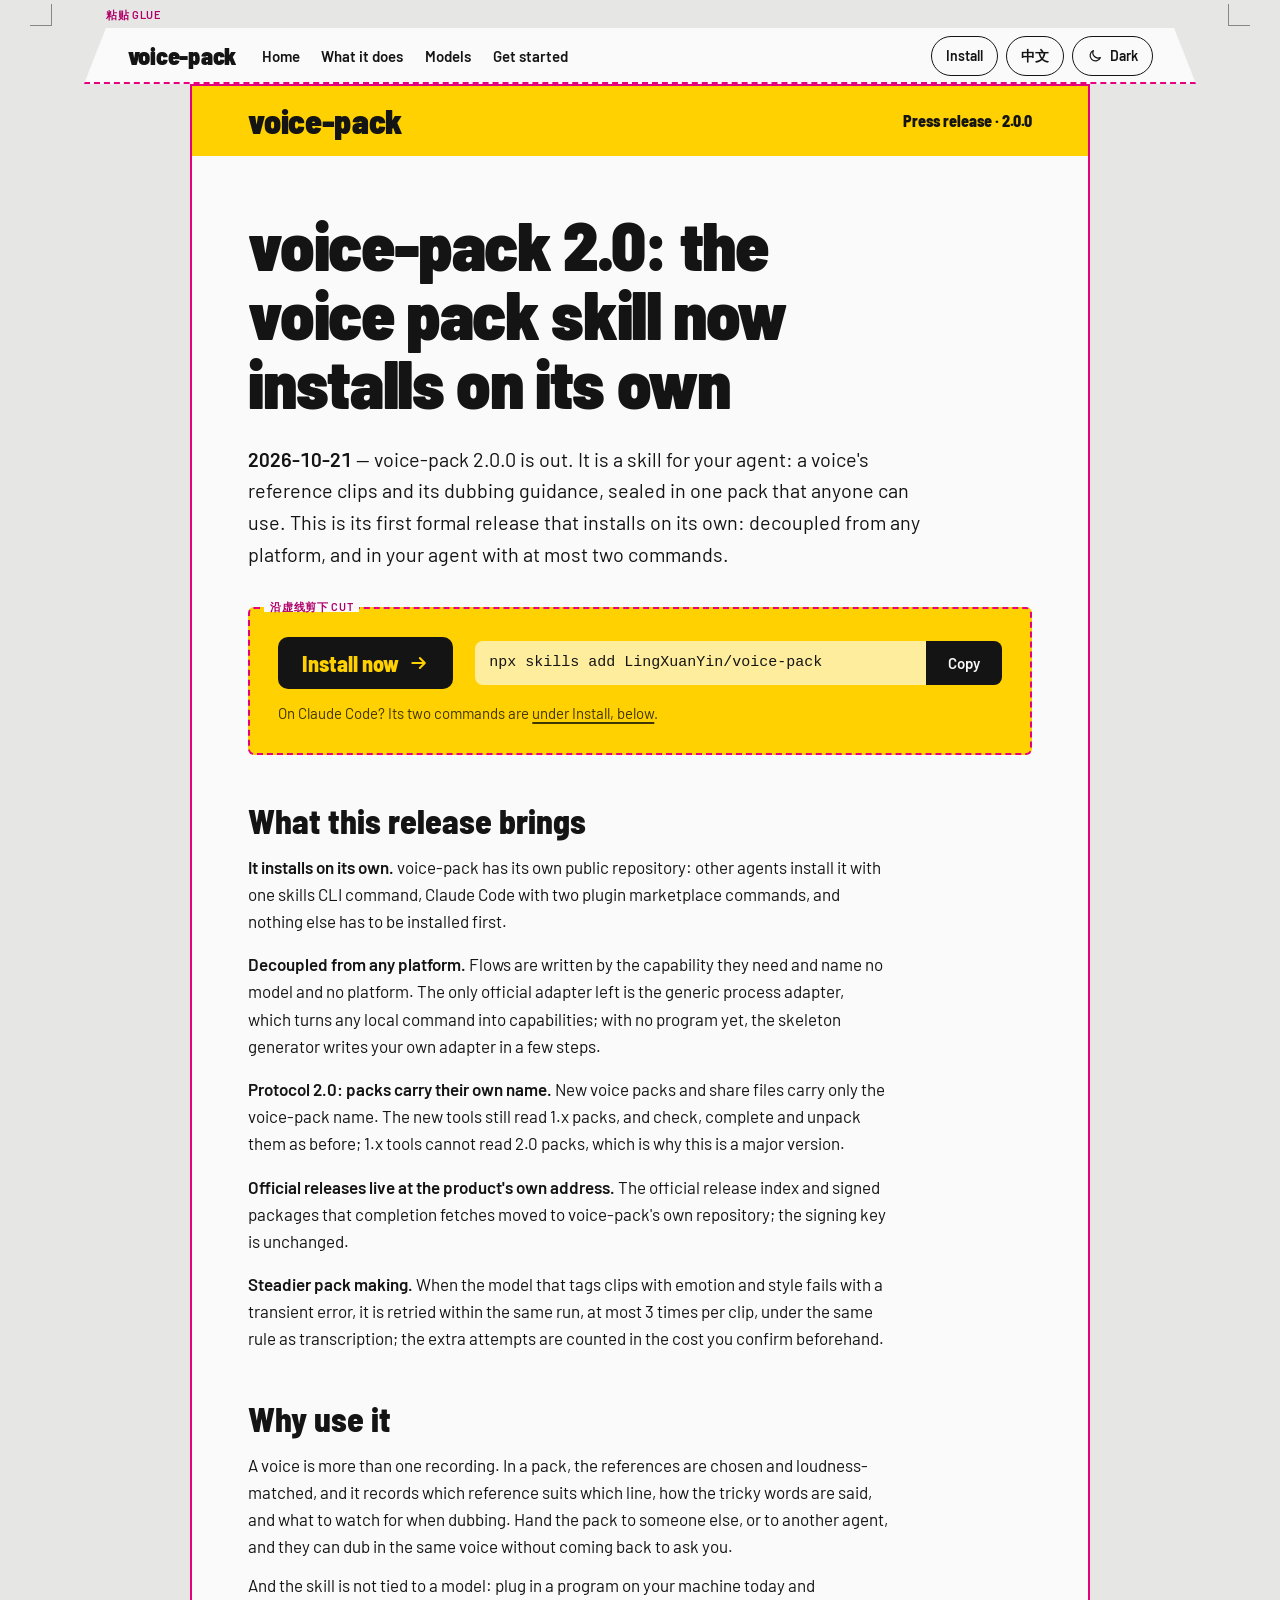
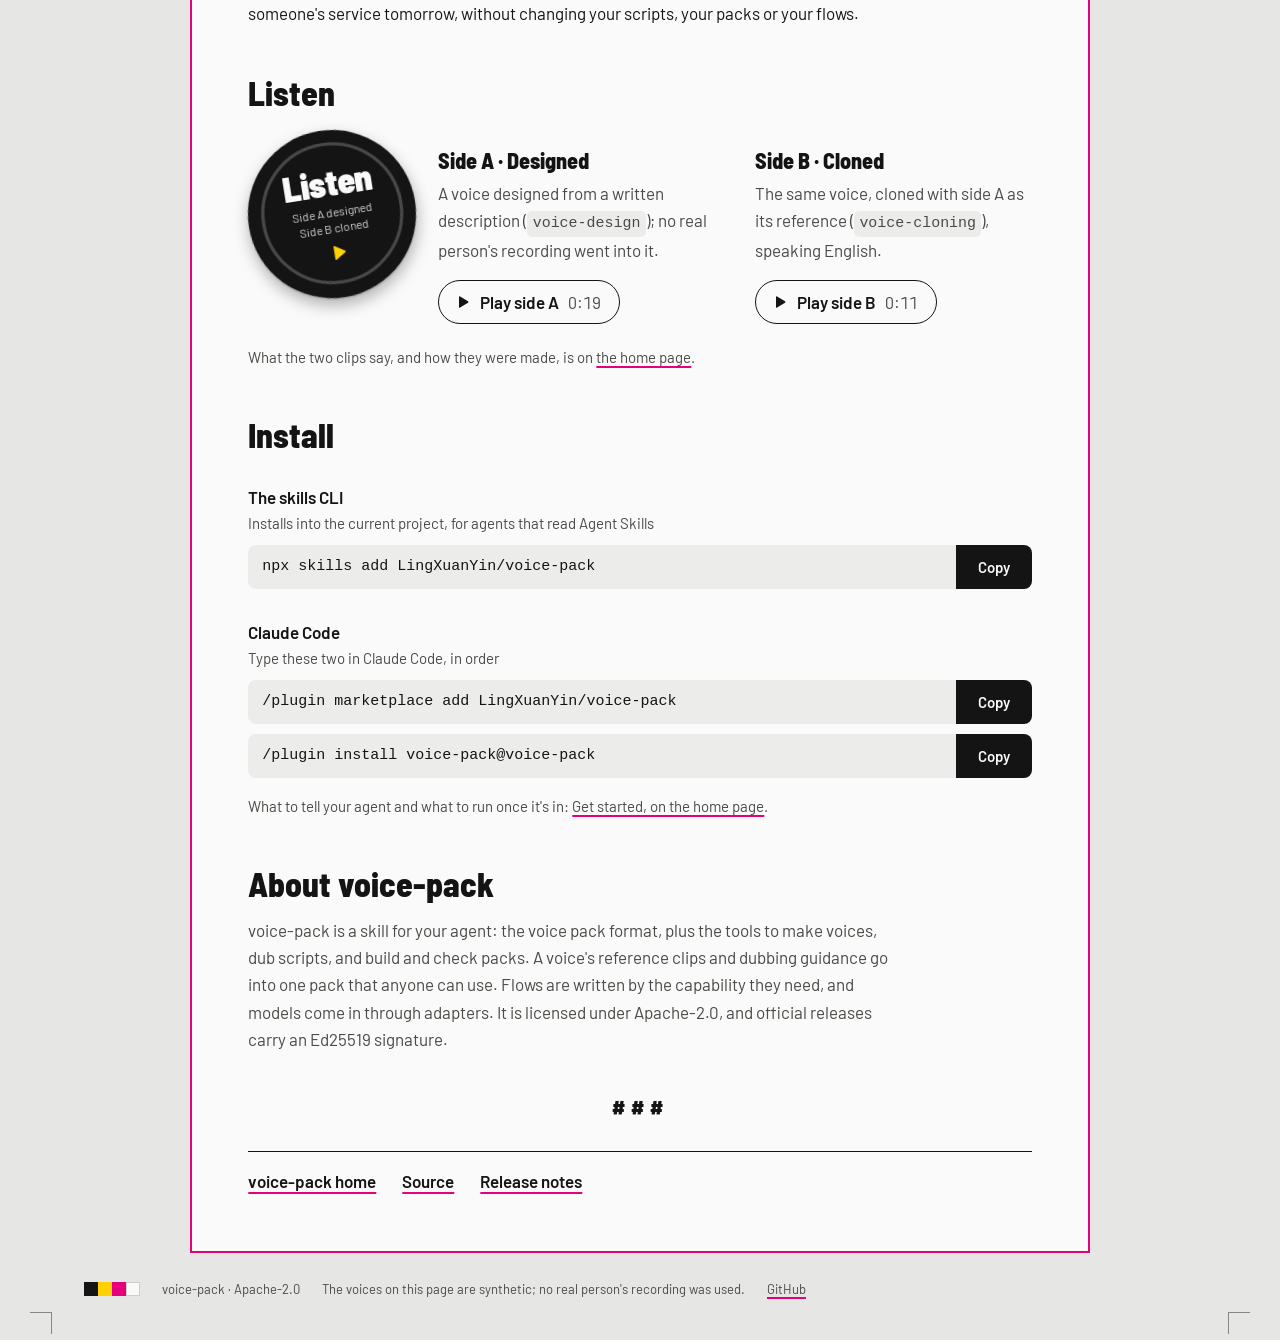
==== 2.0/index.html @ 86575b5d "Pages and releases for voice-pack 2.0.0" ====
<!doctype html>
<html lang="zh-CN" data-ui="zh" data-title-zh="voice-pack 2.0：音色包 skill 能单独装了" data-title-en="voice-pack 2.0: the voice pack skill now installs on its own">
<head>
<meta charset="utf-8">
<meta name="viewport" content="width=device-width, initial-scale=1">
<title>voice-pack 2.0：音色包 skill 能单独装了</title>
<meta name="description" content="voice-pack 2.0.0 发布：第一个能单独装的正式版，和平台解耦，最多两条命令装进你的 agent。voice-pack 2.0.0 is out: the first release that installs on its own, decoupled from any platform, in your agent with at most two commands.">
<meta name="theme-color" content="#E6E7E5">
<link rel="canonical" href="https://lingxuanyin.github.io/voice-pack/2.0/">
<link rel="icon" href="../assets/icon.svg" type="image/svg+xml">
<meta property="og:type" content="article">
<meta property="og:site_name" content="voice-pack">
<meta property="og:locale" content="zh_CN">
<meta property="og:locale:alternate" content="en_US">
<meta property="og:title" content="voice-pack 2.0：音色包 skill 能单独装了">
<meta property="og:description" content="第一个能单独装的正式版：和平台解耦，最多两条命令装进你的 agent。The first release that installs on its own: decoupled from any platform, in your agent with at most two commands.">
<meta property="og:url" content="https://lingxuanyin.github.io/voice-pack/2.0/">
<meta property="og:image" content="https://lingxuanyin.github.io/voice-pack/assets/share-2.0.png">
<meta property="og:image:type" content="image/png">
<meta property="og:image:width" content="1200">
<meta property="og:image:height" content="630">
<meta property="og:image:alt" content="voice-pack 2.0 新闻稿：音色包 skill 能单独装了。The voice pack skill now installs on its own.">
<meta name="twitter:card" content="summary_large_image">
<meta name="twitter:title" content="voice-pack 2.0：音色包 skill 能单独装了">
<meta name="twitter:description" content="第一个能单独装的正式版：和平台解耦，最多两条命令装进你的 agent。The first release that installs on its own.">
<meta name="twitter:image" content="https://lingxuanyin.github.io/voice-pack/assets/share-2.0.png">
<meta name="twitter:image:alt" content="voice-pack 2.0 新闻稿：音色包 skill 能单独装了。The voice pack skill now installs on its own.">
<link rel="stylesheet" href="../assets/site.css">
<script src="../assets/boot.js"></script>
<script src="../assets/site.js" defer></script>
</head>
<body>
<a class="skip" href="#main"><span data-l="zh">跳到正文</span><span data-l="en">Skip to content</span></a>
<div class="sheet">
  <span class="crop crop--tl" aria-hidden="true"></span><span class="crop crop--tr" aria-hidden="true"></span>

  <span class="die-label die-label--glue" aria-hidden="true">粘贴 GLUE</span>
  <header class="glue">
    <a class="wordmark" href="../">voice-pack</a>
    <nav class="nav" aria-label="网站" data-label-zh="网站" data-label-en="Site">
      <a href="../"><span data-l="zh">首页</span><span data-l="en">Home</span></a>
      <a href="../#does"><span data-l="zh">能做什么</span><span data-l="en">What it does</span></a>
      <a href="../#models"><span data-l="zh">接模型</span><span data-l="en">Models</span></a>
      <a href="../#start"><span data-l="zh">开始</span><span data-l="en">Get started</span></a>
    </nav>
    <div class="tools">
      <a class="pill pill--short" href="../#install"><span data-l="zh">装上</span><span data-l="en">Install</span></a>
      <button class="pill" type="button" data-set-lang="en" data-l="zh" lang="en">English</button>
      <button class="pill" type="button" data-set-lang="zh" data-l="en" lang="zh-CN">中文</button>
      <button class="pill" type="button" data-theme-toggle aria-pressed="false">
        <svg viewBox="0 0 24 24" fill="none" stroke="currentColor" stroke-width="1.8" stroke-linecap="round" stroke-linejoin="round" aria-hidden="true" focusable="false"><path d="M20 14.5A8 8 0 0 1 9.5 4a8 8 0 1 0 10.5 10.5z"/></svg>
        <span data-l="zh">深色</span><span data-l="en">Dark</span>
      </button>
    </div>
  </header>

  <main id="main">
    <article class="press" aria-labelledby="headline">
      <div class="letterhead">
        <span class="wordmark">voice-pack</span>
        <span class="letterhead__kind"><span data-l="zh">新闻稿</span><span data-l="en">Press release</span> · 2.0.0</span>
      </div>
      <div class="press__body">
        <h1 class="headline" id="headline"><span data-l="zh">voice-pack 2.0：<span class="nb">音色包 skill</span> <span class="nb">能单独装了</span></span><span data-l="en">voice-pack 2.0: the voice pack skill now installs on its own</span></h1>
        <p class="press__lead"><span data-l="zh"><b>2026-10-21</b>——voice-pack 2.0.0 发布。它是给 agent 用的 skill：一个声音的参考集和配音指引装成一个包，谁拿到都能用。这是它第一个能单独装的正式版：和任何平台都解耦，最多两条命令就装进你的 agent。</span><span data-l="en"><b>2026-10-21</b> — voice-pack 2.0.0 is out. It is a skill for your agent: a voice's reference clips and its dubbing guidance, sealed in one pack that anyone can use. This is its first formal release that installs on its own: decoupled from any platform, and in your agent with at most two commands.</span></p>

        <div class="slip">
          <span class="die-label" aria-hidden="true">沿虚线剪下 CUT</span>
          <div class="slip__row">
            <a class="go" href="../#install"><span data-l="zh">现在就装</span><span data-l="en">Install now</span><svg viewBox="0 0 24 24" fill="none" stroke="currentColor" stroke-width="2.4" stroke-linecap="round" stroke-linejoin="round" aria-hidden="true" focusable="false"><path d="M4 12h15M13 6l6 6-6 6"/></svg></a>
            <div class="cmd"><code id="cmd-slip">npx skills add <span class="w">LingXuanYin/voice-pack</span></code><button class="copy" type="button" data-copy="npx skills add LingXuanYin/voice-pack" aria-describedby="cmd-slip"><span class="copy__idle"><span data-l="zh">复制</span><span data-l="en">Copy</span></span><span class="copy__done"><span data-l="zh">已复制</span><span data-l="en">Copied</span></span><span class="copy__failed"><span data-l="zh">没复制上</span><span data-l="en">Not copied</span></span></button></div>
          </div>
          <p class="slip__more"><span data-l="zh">用 Claude Code？它的两条命令在<a href="#install">下面「装上」那一节</a>。</span><span data-l="en">On Claude Code? Its two commands are <a href="#install">under Install, below</a>.</span></p>
        </div>

        <h2 id="new"><span data-l="zh">这一版带来什么</span><span data-l="en">What this release brings</span></h2>
        <ul class="news">
          <li><span data-l="zh"><b>能单独装了。</b>voice-pack 有了自己的公开仓库：别的 agent 用 skills 命令行一条命令装上，Claude Code 从插件市场两条命令装上，不用先装别的产品。</span><span data-l="en"><b>It installs on its own.</b> voice-pack has its own public repository: other agents install it with one skills CLI command, Claude Code with two plugin marketplace commands, and nothing else has to be installed first.</span></li>
          <li><span data-l="zh"><b>和平台解耦。</b>流程按所需能力写，不点名模型，也不点名平台。官方的适配器只剩通用的 process：任何本机命令都能接成能力；没有现成的程序，骨架生成器几步写出你自己的适配器。</span><span data-l="en"><b>Decoupled from any platform.</b> Flows are written by the capability they need and name no model and no platform. The only official adapter left is the generic process adapter, which turns any local command into capabilities; with no program yet, the skeleton generator writes your own adapter in a few steps.</span></li>
          <li><span data-l="zh"><b>协议 2.0：包里写的是自己的名字。</b>新做的音色包和分享文件只写 voice-pack 这个名字。新程序照旧读 1.x 的包，检查、补全、拆开都和以前一样；1.x 的程序读不了 2.0 的包，所以这是一个大版本。</span><span data-l="en"><b>Protocol 2.0: packs carry their own name.</b> New voice packs and share files carry only the voice-pack name. The new tools still read 1.x packs, and check, complete and unpack them as before; 1.x tools cannot read 2.0 packs, which is why this is a major version.</span></li>
          <li><span data-l="zh"><b>官方发布在产品自己的地址上。</b>补全时取的官方版本索引和签名包，换到了 voice-pack 自己的仓库；签名的公钥没变。</span><span data-l="en"><b>Official releases live at the product's own address.</b> The official release index and signed packages that completion fetches moved to voice-pack's own repository; the signing key is unchanged.</span></li>
          <li><span data-l="zh"><b>做包更稳。</b>做包时给片段打情绪、风格标签的模型暂时出错，在同一次做包里再试，每段最多 3 次，和转写用同一条规则；多出来的次数，事先算进你确认的费用里。</span><span data-l="en"><b>Steadier pack making.</b> When the model that tags clips with emotion and style fails with a transient error, it is retried within the same run, at most 3 times per clip, under the same rule as transcription; the extra attempts are counted in the cost you confirm beforehand.</span></li>
        </ul>

        <h2 id="why"><span data-l="zh">为什么用它</span><span data-l="en">Why use it</span></h2>
        <div class="prose">
          <p><span data-l="zh">一个声音不只是一段录音。参考集挑好了、响度对齐了，哪一句该用哪段参考、哪些词怎么念、配音时要注意什么，都写在包里。把包交给别人、交给别的 agent，拿到就能配出同一个声音，不用再来问你。</span><span data-l="en">A voice is more than one recording. In a pack, the references are chosen and loudness-matched, and it records which reference suits which line, how the tricky words are said, and what to watch for when dubbing. Hand the pack to someone else, or to another agent, and they can dub in the same voice without coming back to ask you.</span></p>
          <p><span data-l="zh">skill 本身不绑模型：今天接本机的一个程序，明天换成别家的服务，台本、音色包和流程都不用改。</span><span data-l="en">And the skill is not tied to a model: plug in a program on your machine today and someone's service tomorrow, without changing your scripts, your packs or your flows.</span></p>
        </div>

        <h2 id="listen"><span data-l="zh">听一听</span><span data-l="en">Listen</span></h2>
        <div class="listen">
          <div>
            <div class="sticker" data-sticker data-state="idle" data-side="a">
              <button type="button" class="sticker__button" aria-pressed="false" aria-label="播放这两段合成的声音：A 面设计出来的，B 面克隆的" data-label-zh="播放这两段合成的声音：A 面设计出来的，B 面克隆的" data-label-en="Play the two synthetic voices: side A designed, side B cloned">
                <span class="sticker__disc" aria-hidden="true">
                  <span class="sticker__face sticker__face--a">
                    <span class="sticker__title"><span data-l="zh">听一听</span><span data-l="en">Listen</span></span>
                    <span class="sticker__note"><span data-l="zh">A 面 设计<br>B 面 克隆</span><span data-l="en">Side A designed<br>Side B cloned</span></span>
                    <svg class="sticker__icon sticker__icon--play" viewBox="0 0 24 24" fill="currentColor"><path d="M8 5.5v13a1 1 0 0 0 1.5.86l10.5-6.5a1 1 0 0 0 0-1.72L9.5 4.64A1 1 0 0 0 8 5.5z"/></svg>
                    <svg class="sticker__icon sticker__icon--pause" viewBox="0 0 24 24" fill="currentColor"><rect x="6" y="5" width="4.2" height="14" rx="1"/><rect x="13.8" y="5" width="4.2" height="14" rx="1"/></svg>
                  </span>
                  <span class="sticker__face sticker__face--b">
                    <span class="sticker__title"><span data-l="zh">B 面</span><span data-l="en">Side B</span></span>
                    <span class="sticker__note"><span data-l="zh">拿 A 面克隆的</span><span data-l="en">cloned from side A</span></span>
                    <svg class="sticker__icon sticker__icon--play" viewBox="0 0 24 24" fill="currentColor"><path d="M8 5.5v13a1 1 0 0 0 1.5.86l10.5-6.5a1 1 0 0 0 0-1.72L9.5 4.64A1 1 0 0 0 8 5.5z"/></svg>
                    <svg class="sticker__icon sticker__icon--pause" viewBox="0 0 24 24" fill="currentColor"><rect x="6" y="5" width="4.2" height="14" rx="1"/><rect x="13.8" y="5" width="4.2" height="14" rx="1"/></svg>
                  </span>
                </span>
                <svg class="sticker__ring" viewBox="0 0 100 100" aria-hidden="true" focusable="false"><circle class="track" cx="50" cy="50" r="48" pathLength="100"/><circle class="done" cx="50" cy="50" r="48" pathLength="100"/></svg>
              </button>
            </div>
            <p class="player-status" data-player-status aria-live="polite"></p>
          </div>
          <div class="sides">
            <div class="side">
              <h3><span data-l="zh">A 面 · 设计</span><span data-l="en">Side A · Designed</span></h3>
              <p><span data-l="zh">照一段文字描述设计出来的声音（<code>voice-design</code>），没有用到任何真人的录音。</span><span data-l="en">A voice designed from a written description (<code>voice-design</code>); no real person's recording went into it.</span></p>
              <button class="play" type="button" data-play="a" aria-pressed="false">
                <svg class="play__icon play__icon--play" viewBox="0 0 24 24" fill="currentColor" aria-hidden="true" focusable="false"><path d="M8 5.5v13a1 1 0 0 0 1.5.86l10.5-6.5a1 1 0 0 0 0-1.72L9.5 4.64A1 1 0 0 0 8 5.5z"/></svg><svg class="play__icon play__icon--pause" viewBox="0 0 24 24" fill="currentColor" aria-hidden="true" focusable="false"><rect x="6" y="5" width="4.2" height="14" rx="1"/><rect x="13.8" y="5" width="4.2" height="14" rx="1"/></svg>
                <span><span data-l="zh">放 A 面</span><span data-l="en">Play side A</span></span> <span class="len">0:19</span>
              </button>
            </div>
            <div class="side">
              <h3><span data-l="zh">B 面 · 克隆</span><span data-l="en">Side B · Cloned</span></h3>
              <p><span data-l="zh">拿 A 面当参考克隆出来的同一个声音（<code>voice-cloning</code>），念的是英文。</span><span data-l="en">The same voice, cloned with side A as its reference (<code>voice-cloning</code>), speaking English.</span></p>
              <button class="play" type="button" data-play="b" aria-pressed="false">
                <svg class="play__icon play__icon--play" viewBox="0 0 24 24" fill="currentColor" aria-hidden="true" focusable="false"><path d="M8 5.5v13a1 1 0 0 0 1.5.86l10.5-6.5a1 1 0 0 0 0-1.72L9.5 4.64A1 1 0 0 0 8 5.5z"/></svg><svg class="play__icon play__icon--pause" viewBox="0 0 24 24" fill="currentColor" aria-hidden="true" focusable="false"><rect x="6" y="5" width="4.2" height="14" rx="1"/><rect x="13.8" y="5" width="4.2" height="14" rx="1"/></svg>
                <span><span data-l="zh">放 B 面</span><span data-l="en">Play side B</span></span> <span class="len">0:11</span>
              </button>
            </div>
          </div>
        </div>
        <p class="small"><span data-l="zh">两段念的是什么、怎么做出来的，在<a href="../#voices">首页</a>。</span><span data-l="en">What the two clips say, and how they were made, is on <a href="../#voices">the home page</a>.</span></p>
        <audio id="clip-a" preload="none" src="../assets/audio/designed.mp3" data-seconds="19.48"></audio>
        <audio id="clip-b" preload="none" src="../assets/audio/cloned.mp3" data-seconds="11.28"></audio>

        <h2 id="install"><span data-l="zh">装上</span><span data-l="en">Install</span></h2>
        <div class="route">
          <p class="route__name"><span data-l="zh">skills 命令行</span><span data-l="en">The skills CLI</span></p>
          <p class="route__hint"><span data-l="zh">装进当前项目，给读 Agent Skill 的 agent 用</span><span data-l="en">Installs into the current project, for agents that read Agent Skills</span></p>
          <div class="cmd"><code id="cmd-skills">npx skills add <span class="w">LingXuanYin/voice-pack</span></code><button class="copy" type="button" data-copy="npx skills add LingXuanYin/voice-pack" aria-describedby="cmd-skills"><span class="copy__idle"><span data-l="zh">复制</span><span data-l="en">Copy</span></span><span class="copy__done"><span data-l="zh">已复制</span><span data-l="en">Copied</span></span><span class="copy__failed"><span data-l="zh">没复制上</span><span data-l="en">Not copied</span></span></button></div>
        </div>
        <div class="route">
          <p class="route__name">Claude Code</p>
          <p class="route__hint"><span data-l="zh">在 Claude Code 里依次输入这两条</span><span data-l="en">Type these two in Claude Code, in order</span></p>
          <div class="cmd"><code id="cmd-market"><span class="w">/plugin</span> marketplace add <span class="w">LingXuanYin/voice-pack</span></code><button class="copy" type="button" data-copy="/plugin marketplace add LingXuanYin/voice-pack" aria-describedby="cmd-market"><span class="copy__idle"><span data-l="zh">复制</span><span data-l="en">Copy</span></span><span class="copy__done"><span data-l="zh">已复制</span><span data-l="en">Copied</span></span><span class="copy__failed"><span data-l="zh">没复制上</span><span data-l="en">Not copied</span></span></button></div>
          <div class="cmd"><code id="cmd-plugin"><span class="w">/plugin</span> install <span class="w">voice-pack@voice-pack</span></code><button class="copy" type="button" data-copy="/plugin install voice-pack@voice-pack" aria-describedby="cmd-plugin"><span class="copy__idle"><span data-l="zh">复制</span><span data-l="en">Copy</span></span><span class="copy__done"><span data-l="zh">已复制</span><span data-l="en">Copied</span></span><span class="copy__failed"><span data-l="zh">没复制上</span><span data-l="en">Not copied</span></span></button></div>
        </div>
        <p class="small"><span data-l="zh">装好以后对 agent 说什么、命令行跑什么，在<a href="../#start">首页的「开始」</a>。</span><span data-l="en">What to tell your agent and what to run once it's in: <a href="../#start">Get started, on the home page</a>.</span></p>

        <h2 id="about"><span data-l="zh">关于 voice-pack</span><span data-l="en">About voice-pack</span></h2>
        <p class="boiler"><span data-l="zh">voice-pack 是给 agent 用的 skill：音色包的格式，和造声音、配音、做包、验包的一整套工具。一个声音的参考集和配音指引装成一个包，谁拿到都能用。流程按所需能力写，模型经适配器接进来。许可是 Apache-2.0，官方发布带 Ed25519 签名。</span><span data-l="en">voice-pack is a skill for your agent: the voice pack format, plus the tools to make voices, dub scripts, and build and check packs. A voice's reference clips and dubbing guidance go into one pack that anyone can use. Flows are written by the capability they need, and models come in through adapters. It is licensed under Apache-2.0, and official releases carry an Ed25519 signature.</span></p>
        <p class="endmark" aria-hidden="true">###</p>
        <p class="contact">
          <a href="../"><span data-l="zh">voice-pack 首页</span><span data-l="en">voice-pack home</span></a>
          <a href="https://github.com/LingXuanYin/voice-pack"><span data-l="zh">源码</span><span data-l="en">Source</span></a>
          <a href="https://github.com/LingXuanYin/voice-pack/blob/main/skills/voice-pack/CHANGELOG.md"><span data-l="zh">发布说明</span><span data-l="en">Release notes</span></a>
        </p>
      </div>
    </article>
  </main>

  <footer class="foot">
    <span class="bars" aria-hidden="true"><i></i><i></i><i></i><i></i></span>
    <span>voice-pack · Apache-2.0</span>
    <span><span data-l="zh">页面上的声音都是合成的，没有用到真人的录音。</span><span data-l="en">The voices on this page are synthetic; no real person's recording was used.</span></span>
    <a href="https://github.com/LingXuanYin/voice-pack">GitHub</a>
  </footer>
  <span class="crop crop--bl" aria-hidden="true"></span><span class="crop crop--br" aria-hidden="true"></span>
</div>
<p id="announce" class="visually-hidden" aria-live="polite"></p>
</body>
</html>
---- assets/site.css ----
/* 两个页面共用的样式。页面是这只音色包盒子摊平的样子（刀版）：
   印着黄色专色的正面、镂切的插舌、折线（虚线）和切线（实线）用刀版的洋红色，唯一凸起来的是那张圆形的试听贴纸。 */

@font-face { font-family: 'Barlow'; src: url('fonts/barlow-latin-400-normal.woff2') format('woff2'); font-weight: 400; font-style: normal; font-display: swap; }
@font-face { font-family: 'Barlow'; src: url('fonts/barlow-latin-600-normal.woff2') format('woff2'); font-weight: 600; font-style: normal; font-display: swap; }
@font-face { font-family: 'Barlow Semi Condensed'; src: url('fonts/barlow-semi-condensed-latin-800-normal.woff2') format('woff2'); font-weight: 800; font-style: normal; font-display: swap; }
@font-face { font-family: 'Barlow Semi Condensed'; src: url('fonts/barlow-semi-condensed-latin-900-normal.woff2') format('woff2'); font-weight: 900; font-style: normal; font-display: swap; }
/* 大字里的中文：Noto Sans SC 只含页面大字用到的那些字（fonts/subset-cjk.mjs 生成）；子集里没有的字照旧落到系统字体 */
@font-face { font-family: 'voice-pack CJK'; src: url('fonts/noto-sans-sc-display-700.woff2') format('woff2'); font-weight: 500 800; font-style: normal; font-display: swap; }
@font-face { font-family: 'voice-pack CJK'; src: url('fonts/noto-sans-sc-display-900.woff2') format('woff2'); font-weight: 900; font-style: normal; font-display: swap; }

/* ---------------------------------------------------------------- 令牌 */
:root {
  --cjk: 'PingFang SC', 'Hiragino Sans GB', 'Microsoft YaHei', 'Noto Sans CJK SC', 'Source Han Sans SC', sans-serif;
  --font-sans: 'Barlow', var(--cjk);
  --font-display: 'Barlow Semi Condensed', 'Barlow', 'voice-pack CJK', var(--cjk);
  --font-hook: 'Barlow', 'voice-pack CJK', var(--cjk);
  --font-mono: ui-monospace, 'SFMono-Regular', 'Cascadia Mono', Consolas, 'Liberation Mono', Menlo, monospace;

  --table: #E6E7E5;       /* 摊着刀版的桌面 */
  --board: #F9FAF9;       /* 白卡纸 */
  --well: #ECEDEB;        /* 印在卡纸上的命令底 */
  --ink: #141414;
  --ink-2: #4A4A46;
  --rule: #CDCEC9;
  --spot: #FFD100;        /* 专色黄：正面、信笺头、剪下来的那条 */
  --on-spot: #141414;
  --on-spot-2: #403600;   /* 黄底上的次要字：从黄色里取，不用灰 */
  --die: #E5007D;         /* 刀版线 */
  --die-text: #B0006A;    /* 刀版上的小字 */
  --key: #141414;
  --on-key: #F9FAF9;
  --focus: #141414;
  --sticker: #141414;
  --on-sticker: #F9FAF9;
  --on-sticker-2: #D2D2CE;
  --ring: #FF4FA3;

  --line: 2px;
  --r-flap: 34px;
  --r-key: 8px;
  --gap: clamp(20px, 3.2vw, 40px);
  --pad: clamp(22px, 4.4vw, 60px);
  color-scheme: light;
}

@media (prefers-color-scheme: dark) {
  :root:not([data-theme="light"]) {
    --table: #0E0F10; --board: #18191B; --well: #232427; --ink: #F1F1EE; --ink-2: #B9B9B4; --rule: #3B3C3F;
    --spot: #F5C800; --on-spot: #141414; --on-spot-2: #3A3100;
    --die: #FF4FA3; --die-text: #FF8AC1; --key: #F1F1EE; --on-key: #141414; --focus: #F1F1EE;
    --sticker: #0B0B0C; --on-sticker: #F1F1EE; --on-sticker-2: #C9C9C4; --ring: #FF4FA3;
    color-scheme: dark;
  }
}
:root[data-theme="dark"] {
  --table: #0E0F10; --board: #18191B; --well: #232427; --ink: #F1F1EE; --ink-2: #B9B9B4; --rule: #3B3C3F;
  --spot: #F5C800; --on-spot: #141414; --on-spot-2: #3A3100;
  --die: #FF4FA3; --die-text: #FF8AC1; --key: #F1F1EE; --on-key: #141414; --focus: #F1F1EE;
  --sticker: #0B0B0C; --on-sticker: #F1F1EE; --on-sticker-2: #C9C9C4; --ring: #FF4FA3;
  color-scheme: dark;
}

/* 界面语言：每段字中英文各一份（data-l），只显示当前这一种 */
html[data-ui="zh"] [data-l="en"], html[data-ui="en"] [data-l="zh"] { display: none !important; }

/* ---------------------------------------------------------------- 基础 */
*, *::before, *::after { box-sizing: border-box; }
html { background: var(--table); color: var(--ink); -webkit-text-size-adjust: 100%; text-size-adjust: 100%; scrollbar-color: var(--ink-2) var(--table); scroll-padding: 24px 0; }
body { margin: 0; font-family: var(--font-sans); font-size: 1.0625rem; line-height: 1.6; font-kerning: normal; }
html[data-ui="zh"] body { line-height: 1.75; }
h1, h2, h3, p, ul, ol, dl, dd, figure, blockquote { margin: 0; }
ul, ol { padding: 0; }
img, svg { display: block; }
button { font: inherit; color: inherit; }
::selection { background: var(--spot); color: var(--on-spot); }
a { color: inherit; text-decoration-line: underline; text-decoration-thickness: 1.5px; text-underline-offset: 0.22em; text-decoration-color: var(--die); }
a:hover { text-decoration-thickness: 2.5px; }
:focus-visible { outline: 3px solid var(--focus); outline-offset: 3px; border-radius: 4px; }
code, kbd { font-family: var(--font-mono); font-size: 0.88em; }
/* 行内的命令、能力名一块一块地放：放得下就整块不断开；比一行还长才在里面断（窄屏上不把段落撑出面板） */
:not(pre) > code { display: inline-block; max-width: 100%; background: var(--well); padding: 0.08em 0.36em; border-radius: 5px; white-space: normal; overflow-wrap: anywhere; }
.nb { white-space: nowrap; }
.visually-hidden { position: absolute !important; width: 1px; height: 1px; margin: -1px; padding: 0; overflow: hidden; clip: rect(0 0 0 0); white-space: nowrap; border: 0; }

.skip { position: absolute; left: 12px; top: -60px; z-index: 10; background: var(--key); color: var(--on-key); padding: 10px 16px; border-radius: var(--r-key); font-weight: 600; text-decoration: none; }
.skip:focus { top: 12px; }

/* ---------------------------------------------------------------- 刀版这张大纸 */
.sheet { position: relative; max-width: 1240px; margin: 0 auto; padding: 28px clamp(10px, 3vw, 40px) 40px; }
/* 裁切标记：纸角上的细线，不是内容 */
.crop { position: absolute; width: 22px; height: 22px; border: 0 solid var(--ink); opacity: 0.45; pointer-events: none; }
.crop--tl { left: max(0px, calc(clamp(10px, 3vw, 40px) - 28px)); top: 4px; border-right-width: 1px; border-bottom-width: 1px; }
.crop--tr { right: max(0px, calc(clamp(10px, 3vw, 40px) - 28px)); top: 4px; border-left-width: 1px; border-bottom-width: 1px; }
.crop--bl { left: max(0px, calc(clamp(10px, 3vw, 40px) - 28px)); bottom: 6px; border-right-width: 1px; border-top-width: 1px; }
.crop--br { right: max(0px, calc(clamp(10px, 3vw, 40px) - 28px)); bottom: 6px; border-left-width: 1px; border-top-width: 1px; }
.die-label { position: absolute; font: 600 0.6875rem/1 var(--font-sans); letter-spacing: 0.06em; color: var(--die-text); pointer-events: none; }

/* 糊口：最上面那条梯形，放导航 */
.glue { position: relative; display: flex; align-items: center; gap: clamp(12px, 2vw, 26px); min-height: 56px; margin: 0 clamp(10px, 2vw, 26px); padding: 8px clamp(26px, 3.4vw, 46px); background: var(--board); clip-path: polygon(22px 0, calc(100% - 22px) 0, 100% 100%, 0 100%); }
.glue::after { content: ''; position: absolute; inset: auto 0 0 0; border-bottom: var(--line) dashed var(--die); }
/* 「粘贴」这一条的刀版字印在糊口上边线外面的桌面上，对着梯形上边的起点，不压在导航和按钮上 */
.die-label--glue { top: 9px; left: calc(clamp(10px, 3vw, 40px) + clamp(10px, 2vw, 26px) + 22px); }
.wordmark { font: 900 1.5rem/1 var(--font-display); letter-spacing: -0.01em; text-decoration: none; white-space: nowrap; }
.nav { display: none; gap: clamp(14px, 1.7vw, 24px); font-weight: 600; font-size: 0.9375rem; }
.nav a { text-decoration: none; padding: 6px 0; }
.nav a:hover { text-decoration: underline; text-decoration-color: var(--die); text-decoration-thickness: 2px; }
.tools { margin-left: auto; display: flex; align-items: center; gap: 8px; }
.pill { display: inline-flex; align-items: center; gap: 7px; min-height: 40px; padding: 0 14px; border: 1.5px solid var(--ink); border-radius: 999px; background: transparent; font-weight: 600; font-size: 0.875rem; line-height: 1; cursor: pointer; text-decoration: none; white-space: nowrap; }
.pill:hover { background: var(--well); }
.pill svg { width: 16px; height: 16px; }
.pill--short { display: none; }

/* 盒子：左边一条是各个面，右边是挂在面上的插舌、防尘翼 */
.box { display: grid; grid-template-columns: minmax(0, 1fr); }
.face { position: relative; background: var(--board); padding: var(--pad); border: var(--line) solid var(--die); border-top: 0; }
.face + .face, .flap + .face { border-top: var(--line) dashed var(--die); }
.face > h2, .flap h2 { font: 800 clamp(1.9rem, 1.2rem + 2.2vw, 2.75rem)/1.04 var(--font-display); letter-spacing: -0.012em; text-wrap: balance; }
.flap { position: relative; background: var(--board); padding: clamp(22px, 3.6vw, 48px); border: var(--line) solid var(--die); border-top: var(--line) dashed var(--die); }
.flap h2 { font-size: clamp(1.6rem, 1.1rem + 1.6vw, 2.25rem); }
.flap--tuck { border-radius: 0 0 var(--r-flap) var(--r-flap); }
.flap > .die-label { top: 12px; right: 26px; }
.flap > .die-label--foot { top: auto; bottom: 12px; }
.lede { margin-top: 14px; max-width: 62ch; color: var(--ink-2); }
.face .fold-label { right: 14px; top: -7px; background: var(--board); padding: 0 6px; }

/* 正面：专色黄铺满，盒子的名字最大 */
.face--front { --focus: #141414; display: flex; flex-direction: column; background: var(--spot); color: var(--on-spot); border-top: var(--line) dashed var(--die); }
.face--front a { text-decoration-color: currentColor; }
.face--front ::selection { background: var(--on-spot); color: var(--spot); }
.name { font: 900 clamp(3.4rem, 1.2rem + 8.4vw, 8rem)/0.84 var(--font-display); letter-spacing: -0.035em; margin-left: -0.04em; }
.hook { margin-top: clamp(20px, 3vw, 32px); max-width: 16em; font: 600 clamp(1.35rem, 0.9rem + 1.5vw, 2rem)/1.3 var(--font-hook); text-wrap: balance; }
.sub { margin-top: 16px; max-width: 34em; color: var(--on-spot-2); font-size: clamp(1rem, 0.95rem + 0.25vw, 1.125rem); }
.front-foot { margin-top: auto; padding-top: clamp(26px, 3.4vw, 40px); display: flex; flex-wrap: wrap; align-items: flex-end; justify-content: space-between; gap: 18px 24px; }
.print { font-size: 0.8125rem; color: var(--on-spot-2); letter-spacing: 0.01em; font-variant-numeric: tabular-nums; max-width: 34em; }
.face--front code { background: rgb(0 0 0 / 0.08); }

/* 试听贴纸：唯一凸起来的东西，按下去放 A 面再放 B 面，外圈是进度 */
.sticker { position: relative; flex: 0 0 auto; width: clamp(146px, 15vw, 188px); aspect-ratio: 1; perspective: 700px; margin-left: auto; }
.sticker__button { position: relative; display: block; width: 100%; height: 100%; padding: 0; border: 0; border-radius: 50%; background: none; cursor: pointer; }
/* 贴歪了一点：转的是盘面和外圈，按钮本身不转，焦点环才是一个正圆 */
.sticker__disc, .sticker__ring { rotate: -9deg; transition: rotate 160ms cubic-bezier(0.16, 1, 0.3, 1), scale 160ms cubic-bezier(0.16, 1, 0.3, 1); }
.sticker__button:hover .sticker__disc, .sticker__button:hover .sticker__ring { rotate: -6deg; scale: 1.02; }
.sticker__button:active .sticker__disc, .sticker__button:active .sticker__ring { rotate: -9deg; scale: 0.98; }
.sticker__button:focus-visible { outline-offset: 5px; border-radius: 50%; }
.sticker__disc { position: absolute; inset: 0; border-radius: 50%; transform-style: preserve-3d; transition: transform 620ms cubic-bezier(0.16, 1, 0.3, 1), rotate 160ms cubic-bezier(0.16, 1, 0.3, 1), scale 160ms cubic-bezier(0.16, 1, 0.3, 1); }
.sticker[data-side="b"] .sticker__disc { transform: rotateY(180deg); }
.sticker__face { position: absolute; inset: 0; display: grid; place-content: center; justify-items: center; gap: 6px; padding: 18%; border-radius: 50%; background: var(--sticker); color: var(--on-sticker); text-align: center; backface-visibility: hidden; box-shadow: 0 7px 16px rgb(0 0 0 / 0.30), 0 1px 2px rgb(0 0 0 / 0.25); }
.sticker__face--b { transform: rotateY(180deg); }
/* 翻过去的那一面真藏起来（不只是背面不画）：翻到一半（620ms 的一半）才换，翻面的样子不变 */
.sticker__face { transition: visibility 0s linear 310ms; }
.sticker[data-side="a"] .sticker__face--b, .sticker[data-side="b"] .sticker__face--a { visibility: hidden; }
.sticker__title { font: 900 clamp(1.7rem, 1.1rem + 1.4vw, 2.4rem)/1 var(--font-display); letter-spacing: -0.01em; }
.sticker__note { font-size: 0.75rem; line-height: 1.3; color: var(--on-sticker-2); }
.sticker__icon { width: 22px; height: 22px; color: var(--spot); }
.sticker__icon--pause { display: none; }
.sticker[data-state="playing"] .sticker__icon--play { display: none; }
.sticker[data-state="playing"] .sticker__icon--pause { display: block; }
.sticker__ring { position: absolute; inset: 7%; width: 86%; height: 86%; transform: rotate(-90deg); pointer-events: none; overflow: visible; }
.sticker__ring circle { fill: none; stroke-width: 2.2; }
.sticker__ring .track { stroke: rgb(255 255 255 / 0.22); }
.sticker__ring .done { stroke: var(--ring); stroke-linecap: round; stroke-dasharray: 100 100; stroke-dashoffset: 100; transition: stroke-dashoffset 240ms linear; }
.player-status { margin-top: 10px; font-size: 0.875rem; color: var(--on-spot-2); min-height: 1.5em; }

/* 装上：插舌上的命令，复制键是这一屏的主操作 */
.route { margin-top: clamp(20px, 2.6vw, 30px); }
.route__name { font-weight: 600; }
.route__hint { color: var(--ink-2); font-size: 0.9375rem; }
.cmd { display: flex; align-items: stretch; margin-top: 10px; min-width: 0; }
.cmd code { flex: 1 1 auto; min-width: 0; padding: 11px 14px; background: var(--well); border-radius: var(--r-key) 0 0 var(--r-key); font-size: 0.9375rem; line-height: 1.45; white-space: normal; overflow-wrap: anywhere; user-select: all; -webkit-user-select: all; }
/* 命令只在词和词之间换行，不从 --dry-run、my-voice/ 的连字符、斜杠后面断开；一个词比一整行还长，才在词里面断 */
.cmd code .w { display: inline-block; max-width: 100%; }
.copy { flex: 0 0 auto; display: inline-flex; align-items: center; justify-content: center; gap: 6px; min-width: 76px; min-height: 44px; padding: 0 14px; border: 0; border-radius: 0 var(--r-key) var(--r-key) 0; background: var(--key); color: var(--on-key); font-weight: 600; font-size: 0.9375rem; cursor: pointer; }
.copy:hover { background: color-mix(in srgb, var(--key) 84%, var(--die)); }
.copy svg { width: 16px; height: 16px; }
.copy__done { display: none; }
.copy[data-state="done"] .copy__idle, .copy[data-state="failed"] .copy__idle { display: none; }
.copy[data-state="done"] .copy__done { display: inline; }
.copy__failed { display: none; }
.copy[data-state="failed"] .copy__failed { display: inline; }
.after { margin-top: clamp(22px, 3vw, 34px); font-weight: 600; }


/* 定义列表：每一项一行，名字在前 */
.facts { margin-top: 18px; display: grid; gap: 12px; }
.facts > div { display: grid; gap: 2px; }
.facts dt { font-weight: 600; }
.facts dd { color: var(--ink-2); }
.facts dd code { color: var(--ink); }

/* 这两段声音 */
.sides { margin-top: clamp(22px, 3vw, 34px); display: grid; grid-template-columns: minmax(0, 1fr); gap: clamp(26px, 3.4vw, 40px); }
.side h3 { font: 800 1.375rem/1.1 var(--font-display); }
.side dl { margin-top: 12px; display: grid; gap: 10px; }
.side dt { font-size: 0.875rem; font-weight: 600; color: var(--ink-2); }
.side blockquote { padding: 10px 14px; background: var(--well); border-radius: 10px; font-size: 1rem; }
.side .translation { margin-top: 6px; color: var(--ink-2); font-size: 0.9375rem; }
.side > p { margin-top: 8px; color: var(--ink-2); max-width: 46ch; }
.play { display: inline-flex; align-items: center; gap: 9px; margin-top: 16px; min-height: 44px; padding: 0 18px 0 14px; border: 1.5px solid var(--ink); border-radius: 999px; background: transparent; font-weight: 600; cursor: pointer; }
.play:hover { background: var(--well); }
.play svg { width: 18px; height: 18px; }
.play .len { color: var(--ink-2); font-weight: 400; font-variant-numeric: tabular-nums; }
/* 正在放：键按下去（反色），图标换成暂停；键的名字不变 */
.play__icon--pause { display: none; }
.play[aria-pressed="true"] { background: var(--key); border-color: var(--key); color: var(--on-key); }
.play[aria-pressed="true"] .len { color: var(--on-key); }
.play[aria-pressed="true"] .play__icon--play { display: none; }
.play[aria-pressed="true"] .play__icon--pause { display: block; }

/* 能做什么：盒子背面的小字，最密的一段 */
.groups { margin-top: clamp(24px, 3vw, 36px); display: grid; grid-template-columns: minmax(0, 1fr); gap: clamp(26px, 3vw, 34px); }
.group h3 { font: 800 1.125rem/1.2 var(--font-display); padding-bottom: 8px; border-bottom: 1.5px solid var(--ink); }
.group dl { display: grid; }
.group dl > div { display: grid; gap: 4px 18px; padding: 12px 0; border-bottom: 1px solid var(--rule); }
/* 名字后面跟能力名；放不下就换到下一行，比一行还长（automatic-speech-recognition）才在连字符处断 */
.group dt { display: flex; flex-wrap: wrap; align-items: baseline; gap: 2px 8px; font-weight: 600; }
.group dt code { min-width: 0; max-width: 100%; font-weight: 400; white-space: normal; overflow-wrap: anywhere; }
.group dd { color: var(--ink-2); max-width: 64ch; }
.group dd code { color: var(--ink); }

/* 盒子里有什么：带引线的清单 */
.contents { margin-top: clamp(22px, 3vw, 32px); display: grid; }
.contents li { list-style: none; display: grid; grid-template-columns: auto 1fr; align-items: baseline; gap: 4px 0; padding: 11px 0; border-bottom: 1px solid var(--rule); }
.contents .entry { font-family: var(--font-mono); font-size: 0.9375rem; font-weight: 600; padding-right: 10px; }
.contents .leader { border-bottom: 1.5px dotted var(--die); transform: translateY(-0.3em); min-width: 24px; }
.contents .what { grid-column: 1 / -1; color: var(--ink-2); max-width: 66ch; }
.small { margin-top: 18px; font-size: 0.9375rem; color: var(--ink-2); max-width: 66ch; }

/* 接任何模型：能力 → 适配器 → 模型 */
.chain { margin-top: clamp(22px, 3vw, 32px); display: grid; grid-template-columns: minmax(0, 1fr); gap: 10px; align-items: center; }
.chain__stop { padding: 16px 18px; border: 1.5px solid var(--ink); border-radius: 12px; }
.chain__stop b { display: block; font: 800 1.125rem/1.2 var(--font-display); }
.chain__stop span { display: block; margin-top: 4px; color: var(--ink-2); font-size: 0.9375rem; }
.chain__stop--adapter { background: var(--spot); color: var(--on-spot); border-color: var(--spot); }
.chain__stop--adapter span { color: var(--on-spot-2); }
.chain__arrow { width: 26px; height: 26px; justify-self: center; transform: rotate(90deg); color: var(--die); }
.ways { margin-top: clamp(26px, 3.4vw, 40px); display: grid; grid-template-columns: minmax(0, 1fr); gap: clamp(26px, 3.4vw, 36px); }
.way h3 { font: 800 1.25rem/1.15 var(--font-display); }
.way p { margin-top: 8px; color: var(--ink-2); max-width: 64ch; }
.way .cmd { margin-top: 12px; }
.steps { margin-top: 12px; display: grid; gap: 12px; counter-reset: step; }
.steps li { list-style: none; display: grid; grid-template-columns: 30px minmax(0, 1fr); gap: 0 10px; }
.steps li::before { counter-increment: step; content: counter(step); display: grid; place-items: center; width: 28px; height: 28px; border-radius: 50%; border: 1.5px solid var(--ink); font-weight: 600; font-size: 0.875rem; font-variant-numeric: tabular-nums; }
.steps p { margin: 0; grid-column: 2; color: var(--ink-2); }
.steps .cmd { grid-column: 2; margin-top: 6px; }
.trust { margin-top: clamp(24px, 3vw, 34px); padding-top: 14px; border-top: 1.5px solid var(--ink); font-weight: 600; max-width: 64ch; }

/* 开始 */
.say { margin-top: 14px; display: grid; gap: 10px; }
.say li { list-style: none; padding: 12px 16px; background: var(--well); border-radius: 12px 12px 12px 4px; max-width: 46ch; }
.runs { margin-top: 14px; display: grid; gap: 16px; }
.runs li { list-style: none; }
.runs p { margin-top: 4px; color: var(--ink-2); font-size: 0.9375rem; }
.start-cols { margin-top: clamp(20px, 3vw, 30px); display: grid; grid-template-columns: minmax(0, 1fr); gap: clamp(26px, 3vw, 36px); }
.start-cols h3 { font: 800 1.25rem/1.15 var(--font-display); }

/* 页脚：纸边上的印刷信息 */
.foot { display: flex; flex-wrap: wrap; align-items: center; gap: 10px 22px; margin: 26px clamp(10px, 2vw, 26px) 0; font-size: 0.8125rem; color: var(--ink-2); }
.bars { display: flex; gap: 0; }
.bars i { display: block; width: 14px; height: 14px; }
.bars i:nth-child(1) { background: var(--ink); } .bars i:nth-child(2) { background: var(--spot); } .bars i:nth-child(3) { background: var(--die); } .bars i:nth-child(4) { background: var(--board); outline: 1px solid var(--rule); outline-offset: -1px; }

/* ---------------------------------------------------------------- 宣发页：新闻稿这一张纸 */
.press { position: relative; max-width: 900px; margin: 0 auto; background: var(--board); border: var(--line) solid var(--die); }
.letterhead { display: flex; align-items: center; justify-content: space-between; gap: 16px; padding: 18px var(--pad); background: var(--spot); color: var(--on-spot); }
.letterhead .wordmark { font-size: clamp(1.6rem, 1.2rem + 1.2vw, 2.1rem); }
.letterhead__kind { font: 800 1rem/1.2 var(--font-display); text-align: right; }
.press__body { padding: clamp(28px, 4.6vw, 54px) var(--pad) clamp(30px, 5vw, 56px); }
.headline { font: 900 clamp(2.4rem, 1.4rem + 3.6vw, 4.25rem)/1.02 var(--font-display); letter-spacing: -0.02em; text-wrap: balance; max-width: 13em; }
.press__lead { margin-top: clamp(18px, 2.4vw, 26px); max-width: 34em; font-size: clamp(1.0625rem, 1rem + 0.3vw, 1.25rem); }
.press__lead b { font-weight: 600; font-variant-numeric: tabular-nums; }
.slip { position: relative; margin-top: clamp(26px, 3.4vw, 36px); padding: clamp(20px, 3vw, 28px); background: var(--spot); color: var(--on-spot); border: var(--line) dashed var(--die); border-radius: 6px; --focus: #141414; }
.slip .die-label { left: 14px; top: -8px; background: var(--board); padding: 0 6px; }
.slip__row { display: flex; flex-wrap: wrap; align-items: center; gap: 14px 22px; }
.go { display: inline-flex; align-items: center; gap: 10px; min-height: 52px; padding: 0 24px; border-radius: 10px; background: #141414; color: #FFD100; font: 800 1.375rem/1 var(--font-display); text-decoration: none; }
.go:hover { background: #2A2A2A; }
.go svg { width: 20px; height: 20px; }
.slip .cmd { margin-top: 0; flex: 1 1 320px; }
.slip .cmd code { background: rgb(255 255 255 / 0.62); color: #141414; }
.slip .copy { background: #141414; color: #F9FAF9; }
.slip__more { margin-top: 12px; font-size: 0.9375rem; color: var(--on-spot-2); }
.slip__more a { text-decoration-color: currentColor; }
.press h2 { margin-top: clamp(34px, 4.4vw, 48px); font: 800 clamp(1.6rem, 1.2rem + 1.2vw, 2.1rem)/1.1 var(--font-display); }
.news { margin-top: 14px; display: grid; gap: 16px; }
.news li { list-style: none; max-width: 64ch; }
.news b { font-weight: 600; }
.press .sides { margin-top: 18px; }
.press .listen { margin-top: 18px; display: grid; gap: 22px; align-items: start; }
.press .sticker { width: 168px; margin-left: 0; }
.press .player-status { color: var(--ink-2); max-width: 168px; }
.press .small { margin-top: 16px; }
.prose { margin-top: 14px; display: grid; gap: 12px; }
.prose p { max-width: 64ch; }
.boiler { margin-top: 14px; max-width: 64ch; color: var(--ink-2); }
.endmark { margin-top: clamp(30px, 4vw, 44px); text-align: center; font: 800 1.25rem/1 var(--font-display); letter-spacing: 0.3em; }
.contact { margin-top: clamp(26px, 3vw, 34px); padding-top: 16px; border-top: 1.5px solid var(--ink); display: flex; flex-wrap: wrap; gap: 10px 26px; font-weight: 600; }

/* ---------------------------------------------------------------- 宽度 */
@media (min-width: 560px) {
  .pill--short { display: inline-flex; }
}
@media (min-width: 720px) {
  .sides { grid-template-columns: minmax(0, 1fr) minmax(0, 1fr); }
  .start-cols { grid-template-columns: minmax(0, 1fr) minmax(0, 1fr); }
  .group dl > div { grid-template-columns: minmax(150px, 0.34fr) minmax(0, 1fr); }
  .facts > div { grid-template-columns: 7.5em minmax(0, 1fr); gap: 0 14px; }
  .chain { grid-template-columns: minmax(0, 1fr) 26px minmax(0, 0.8fr) 26px minmax(0, 1fr); }
  .chain__arrow { transform: none; }
  .press .listen { grid-template-columns: 168px minmax(0, 1fr); }
}
@media (min-width: 900px) {
  .nav { display: flex; }
}
@media (min-width: 1080px) {
  .box { grid-template-columns: minmax(0, 1fr) minmax(380px, 0.6fr); align-items: start; }
  .face { grid-column: 1; }
  .flap { grid-column: 2; align-self: stretch; border-top: var(--line) solid var(--die); border-left: 0; }
  .face--flapped { border-right-style: dashed; }
  .flap--tuck { border-radius: 0 var(--r-flap) var(--r-flap) 0; }
  .face + .face, .flap + .face { border-top: var(--line) dashed var(--die); }
  .face--front { min-height: 600px; }
  .face--front .sub { max-width: 30em; }
  /* 防尘翼：往外收窄的梯形，上下各收 --taper（固定的长度，翼再长斜边也不变陡，不会切到字）。
     ::before 是翼的底；::after 是它上、右、下三条刀版线：同一个梯形减去往里缩 2px 的那个（evenodd）。边框画不了斜边 */
  .flap--dust { --taper: 44px; border: 0; background: transparent; padding: calc(var(--taper) + 18px) clamp(40px, 4.4vw, 60px) calc(var(--taper) + 18px) clamp(26px, 3vw, 40px); isolation: isolate; }
  .flap--dust::before, .flap--dust::after { content: ''; position: absolute; inset: 0; z-index: -1; pointer-events: none; }
  .flap--dust::before { background: var(--board); clip-path: polygon(0 0, 100% var(--taper), 100% calc(100% - var(--taper)), 0 100%); }
  .flap--dust::after { background: var(--die); clip-path: polygon(evenodd, 0 0, 100% var(--taper), 100% calc(100% - var(--taper)), 0 100%, 0 0, 0 2px, calc(100% - 2px) calc(var(--taper) + 2px), calc(100% - 2px) calc(100% - var(--taper) - 2px), 0 calc(100% - 2px), 0 2px); }
  /* 左边那一面很长（能做什么）时，翼上的几条跟着往下走，不留在顶上 */
  .flap--dust .flap__body { position: sticky; top: 24px; }
}
@media (min-width: 1280px) {
  .sticker { width: 188px; }
}

/* 动效：只有贴纸翻面这一下；减少动态时直接换面 */
@media (prefers-reduced-motion: reduce) {
  .sticker__disc, .sticker__ring, .sticker__button, .sticker__ring .done, .sticker__face { transition: none; }
  .sticker__button:hover .sticker__disc, .sticker__button:hover .sticker__ring { rotate: -9deg; scale: 1; }
}

/* 强制颜色：线和键都用系统色画出来 */
@media (forced-colors: active) {
  .face, .flap, .press, .slip { border-color: CanvasText; }
  .flap--dust { border: var(--line) solid CanvasText; }
  .copy, .go, .play, .pill { border: 1px solid ButtonText; }
  .sticker__face { border: 2px solid CanvasText; }
}
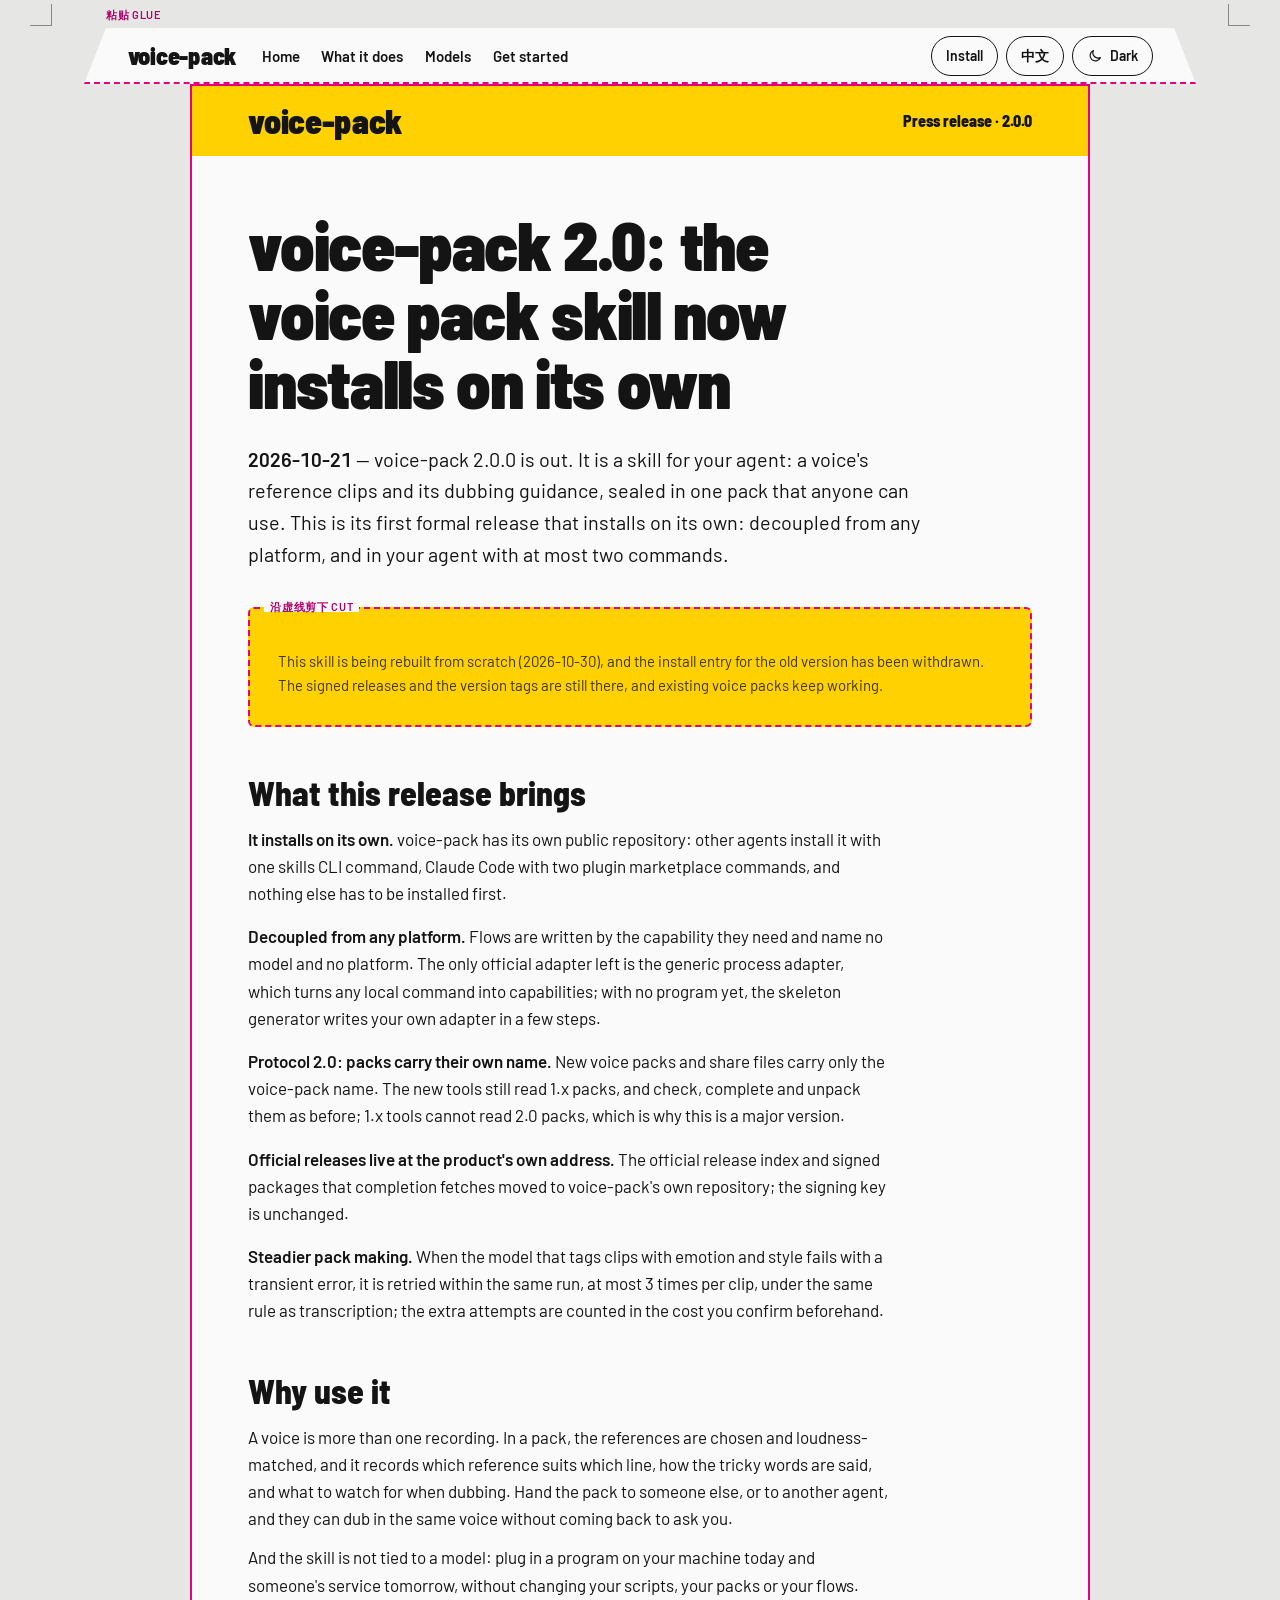
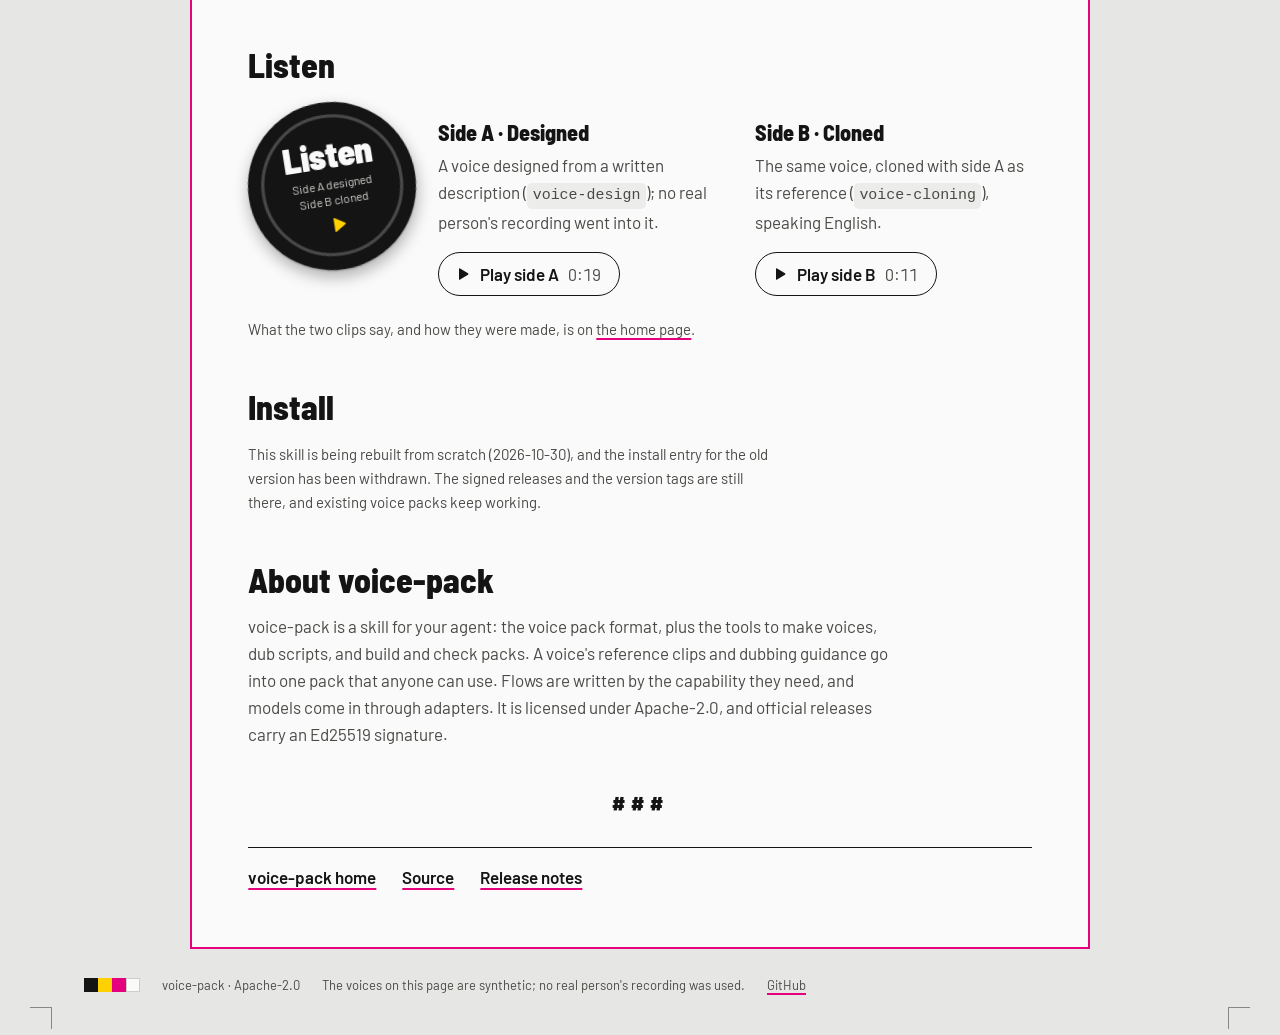
==== commit 51aee526: "Withdraw the install entry from the pages while the skill is rebuilt; releases/ unchanged" ====
--- a/2.0/index.html
+++ b/2.0/index.html
@@ -66,11 +66,7 @@
 
         <div class="slip">
           <span class="die-label" aria-hidden="true">沿虚线剪下 CUT</span>
-          <div class="slip__row">
-            <a class="go" href="../#install"><span data-l="zh">现在就装</span><span data-l="en">Install now</span><svg viewBox="0 0 24 24" fill="none" stroke="currentColor" stroke-width="2.4" stroke-linecap="round" stroke-linejoin="round" aria-hidden="true" focusable="false"><path d="M4 12h15M13 6l6 6-6 6"/></svg></a>
-            <div class="cmd"><code id="cmd-slip">npx skills add <span class="w">LingXuanYin/voice-pack</span></code><button class="copy" type="button" data-copy="npx skills add LingXuanYin/voice-pack" aria-describedby="cmd-slip"><span class="copy__idle"><span data-l="zh">复制</span><span data-l="en">Copy</span></span><span class="copy__done"><span data-l="zh">已复制</span><span data-l="en">Copied</span></span><span class="copy__failed"><span data-l="zh">没复制上</span><span data-l="en">Not copied</span></span></button></div>
-          </div>
-          <p class="slip__more"><span data-l="zh">用 Claude Code？它的两条命令在<a href="#install">下面「装上」那一节</a>。</span><span data-l="en">On Claude Code? Its two commands are <a href="#install">under Install, below</a>.</span></p>
+          <p class="slip__more"><span data-l="zh">这个 skill 正在从零重做（2026-10-30），旧版的安装入口已经撤下。已发布的签名包和各版标签都还在，已有的音色包照常能用。</span><span data-l="en">This skill is being rebuilt from scratch (2026-10-30), and the install entry for the old version has been withdrawn. The signed releases and the version tags are still there, and existing voice packs keep working.</span></p>
         </div>
 
         <h2 id="new"><span data-l="zh">这一版带来什么</span><span data-l="en">What this release brings</span></h2>
@@ -136,18 +132,7 @@
         <audio id="clip-b" preload="none" src="../assets/audio/cloned.mp3" data-seconds="11.28"></audio>
 
         <h2 id="install"><span data-l="zh">装上</span><span data-l="en">Install</span></h2>
-        <div class="route">
-          <p class="route__name"><span data-l="zh">skills 命令行</span><span data-l="en">The skills CLI</span></p>
-          <p class="route__hint"><span data-l="zh">装进当前项目，给读 Agent Skill 的 agent 用</span><span data-l="en">Installs into the current project, for agents that read Agent Skills</span></p>
-          <div class="cmd"><code id="cmd-skills">npx skills add <span class="w">LingXuanYin/voice-pack</span></code><button class="copy" type="button" data-copy="npx skills add LingXuanYin/voice-pack" aria-describedby="cmd-skills"><span class="copy__idle"><span data-l="zh">复制</span><span data-l="en">Copy</span></span><span class="copy__done"><span data-l="zh">已复制</span><span data-l="en">Copied</span></span><span class="copy__failed"><span data-l="zh">没复制上</span><span data-l="en">Not copied</span></span></button></div>
-        </div>
-        <div class="route">
-          <p class="route__name">Claude Code</p>
-          <p class="route__hint"><span data-l="zh">在 Claude Code 里依次输入这两条</span><span data-l="en">Type these two in Claude Code, in order</span></p>
-          <div class="cmd"><code id="cmd-market"><span class="w">/plugin</span> marketplace add <span class="w">LingXuanYin/voice-pack</span></code><button class="copy" type="button" data-copy="/plugin marketplace add LingXuanYin/voice-pack" aria-describedby="cmd-market"><span class="copy__idle"><span data-l="zh">复制</span><span data-l="en">Copy</span></span><span class="copy__done"><span data-l="zh">已复制</span><span data-l="en">Copied</span></span><span class="copy__failed"><span data-l="zh">没复制上</span><span data-l="en">Not copied</span></span></button></div>
-          <div class="cmd"><code id="cmd-plugin"><span class="w">/plugin</span> install <span class="w">voice-pack@voice-pack</span></code><button class="copy" type="button" data-copy="/plugin install voice-pack@voice-pack" aria-describedby="cmd-plugin"><span class="copy__idle"><span data-l="zh">复制</span><span data-l="en">Copy</span></span><span class="copy__done"><span data-l="zh">已复制</span><span data-l="en">Copied</span></span><span class="copy__failed"><span data-l="zh">没复制上</span><span data-l="en">Not copied</span></span></button></div>
-        </div>
-        <p class="small"><span data-l="zh">装好以后对 agent 说什么、命令行跑什么，在<a href="../#start">首页的「开始」</a>。</span><span data-l="en">What to tell your agent and what to run once it's in: <a href="../#start">Get started, on the home page</a>.</span></p>
+        <p class="small"><span data-l="zh">这个 skill 正在从零重做（2026-10-30），旧版的安装入口已经撤下。已发布的签名包和各版标签都还在，已有的音色包照常能用。</span><span data-l="en">This skill is being rebuilt from scratch (2026-10-30), and the install entry for the old version has been withdrawn. The signed releases and the version tags are still there, and existing voice packs keep working.</span></p>
 
         <h2 id="about"><span data-l="zh">关于 voice-pack</span><span data-l="en">About voice-pack</span></h2>
         <p class="boiler"><span data-l="zh">voice-pack 是给 agent 用的 skill：音色包的格式，和造声音、配音、做包、验包的一整套工具。一个声音的参考集和配音指引装成一个包，谁拿到都能用。流程按所需能力写，模型经适配器接进来。许可是 Apache-2.0，官方发布带 Ed25519 签名。</span><span data-l="en">voice-pack is a skill for your agent: the voice pack format, plus the tools to make voices, dub scripts, and build and check packs. A voice's reference clips and dubbing guidance go into one pack that anyone can use. Flows are written by the capability they need, and models come in through adapters. It is licensed under Apache-2.0, and official releases carry an Ed25519 signature.</span></p>
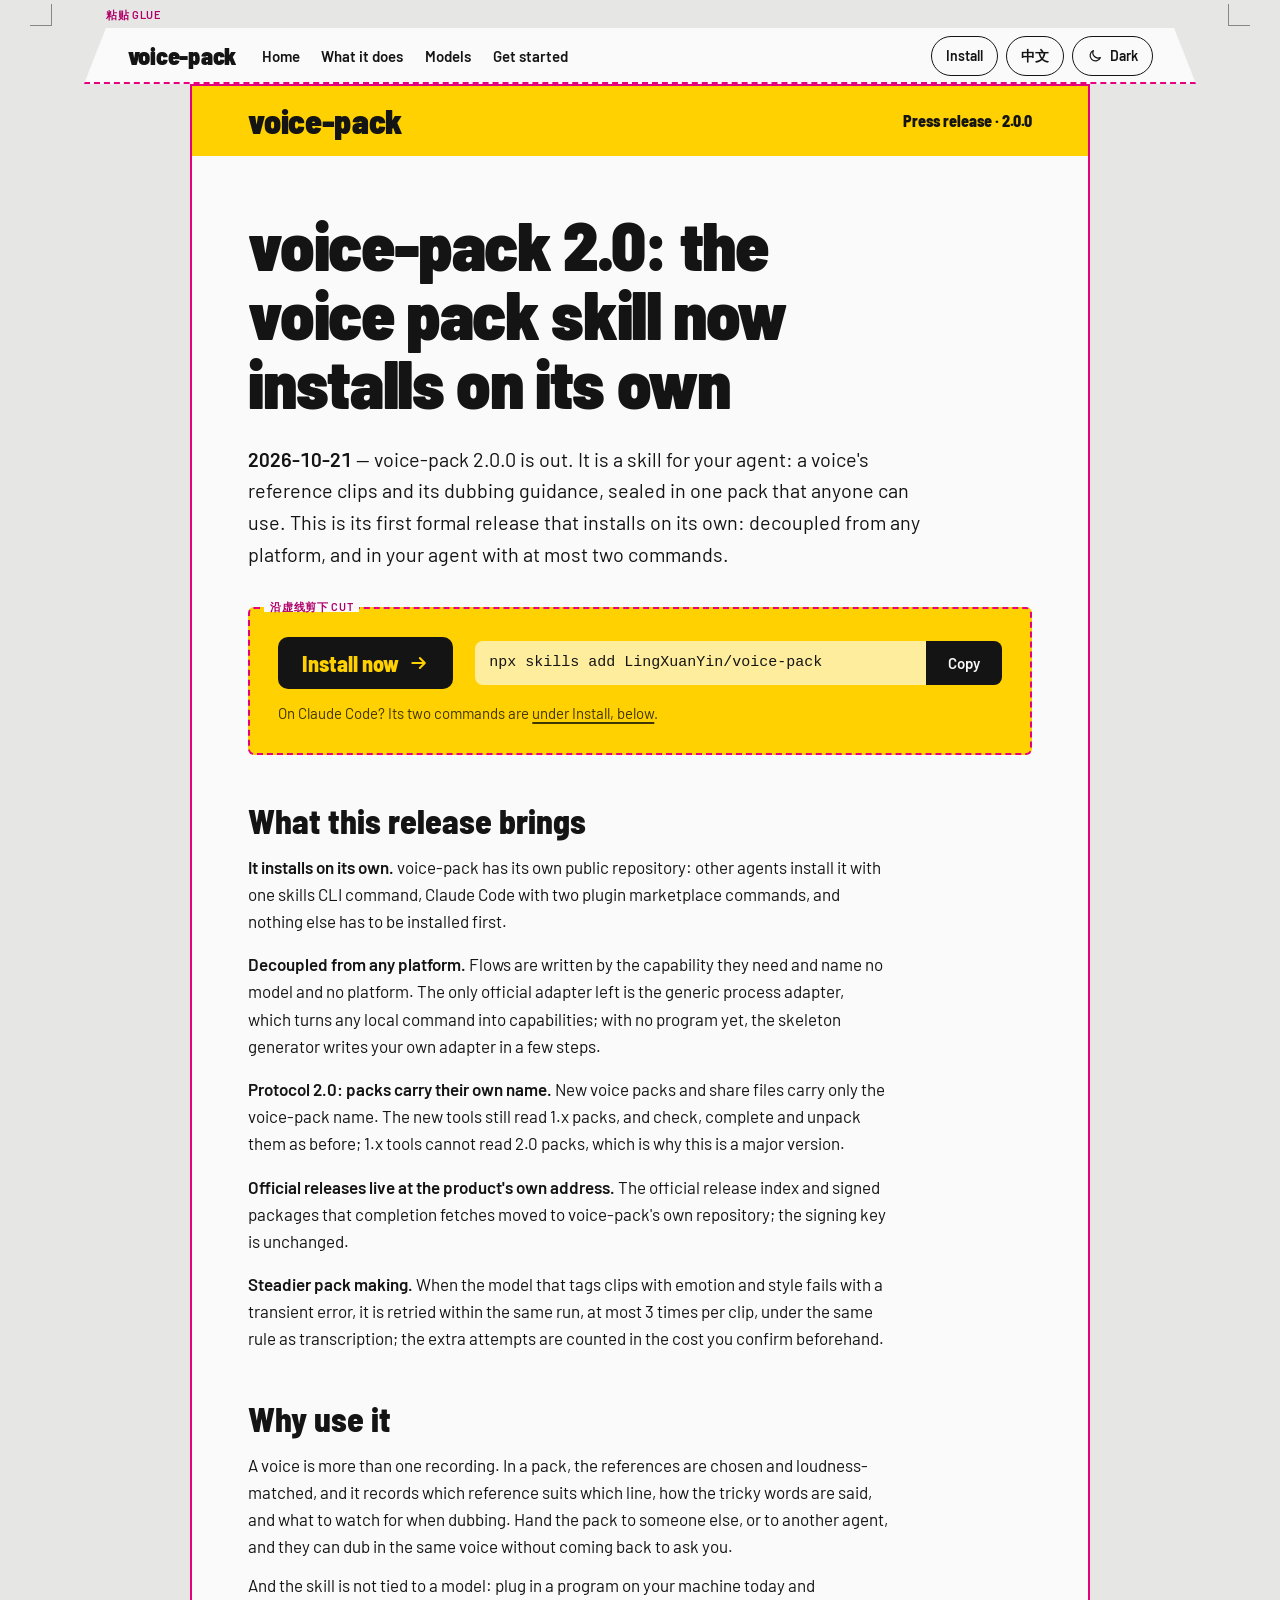
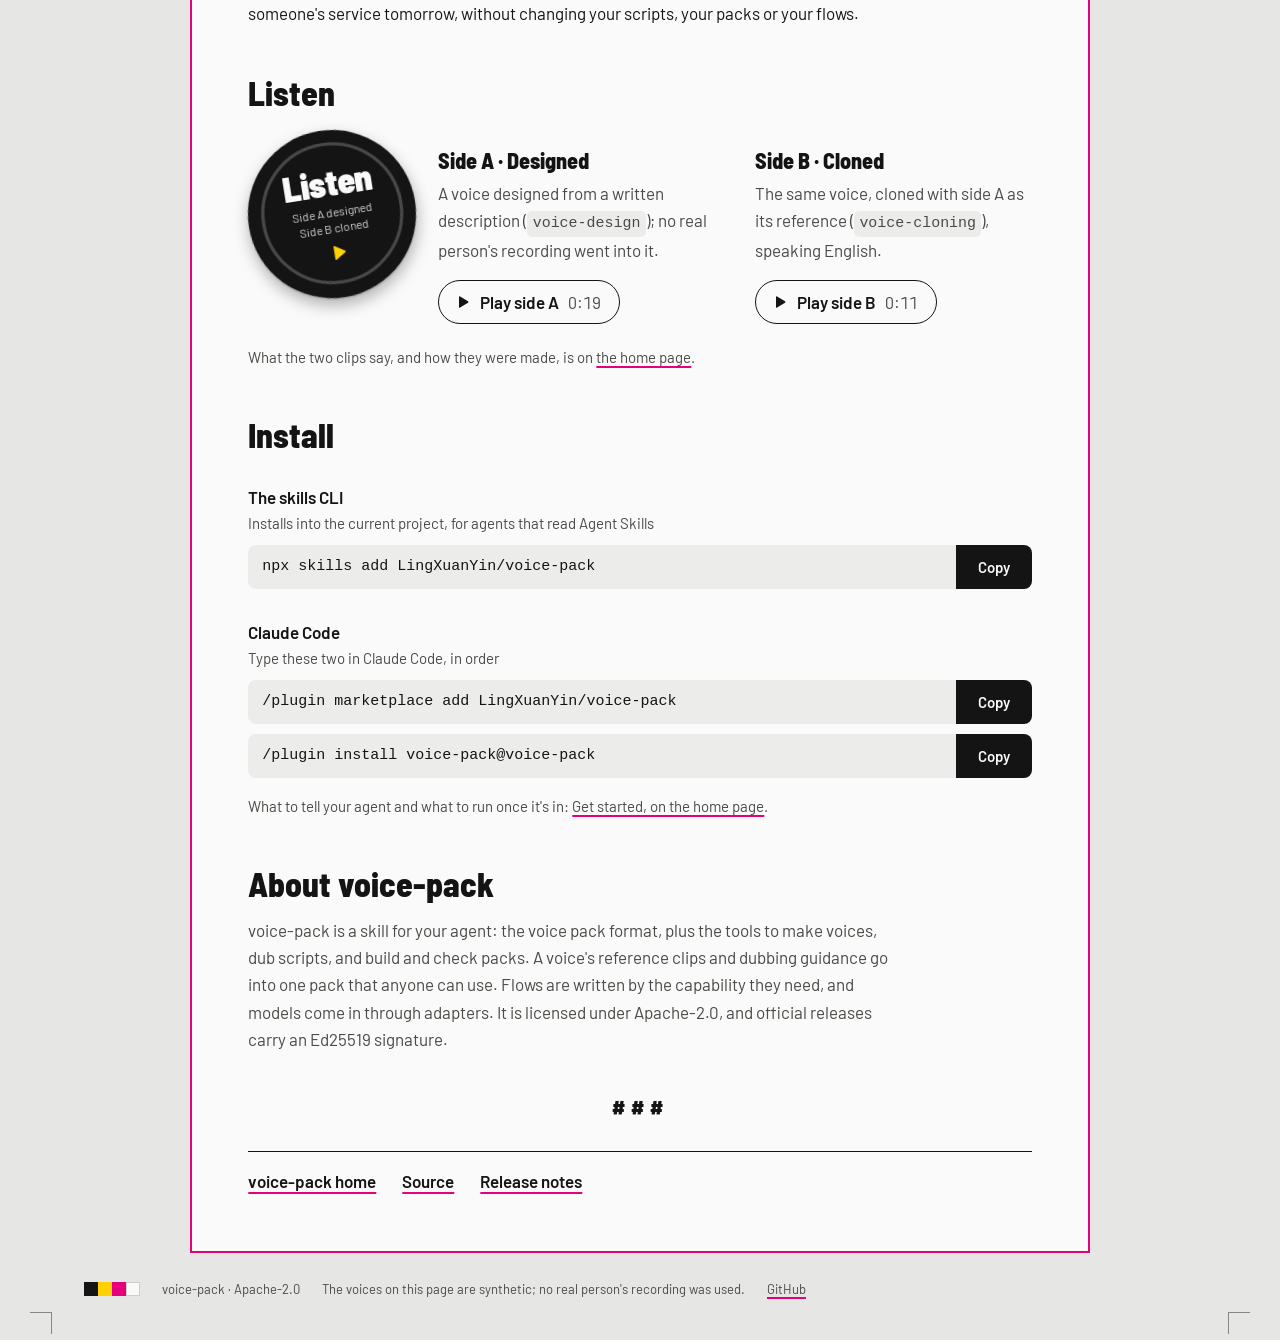
==== commit 16ffa07f: "Pages and releases for voice-pack 2.1.0" ====
--- a/2.0/index.html
+++ b/2.0/index.html
@@ -66,7 +66,11 @@
 
         <div class="slip">
           <span class="die-label" aria-hidden="true">沿虚线剪下 CUT</span>
-          <p class="slip__more"><span data-l="zh">这个 skill 正在从零重做（2026-10-30），旧版的安装入口已经撤下。已发布的签名包和各版标签都还在，已有的音色包照常能用。</span><span data-l="en">This skill is being rebuilt from scratch (2026-10-30), and the install entry for the old version has been withdrawn. The signed releases and the version tags are still there, and existing voice packs keep working.</span></p>
+          <div class="slip__row">
+            <a class="go" href="../#install"><span data-l="zh">现在就装</span><span data-l="en">Install now</span><svg viewBox="0 0 24 24" fill="none" stroke="currentColor" stroke-width="2.4" stroke-linecap="round" stroke-linejoin="round" aria-hidden="true" focusable="false"><path d="M4 12h15M13 6l6 6-6 6"/></svg></a>
+            <div class="cmd"><code id="cmd-slip">npx skills add <span class="w">LingXuanYin/voice-pack</span></code><button class="copy" type="button" data-copy="npx skills add LingXuanYin/voice-pack" aria-describedby="cmd-slip"><span class="copy__idle"><span data-l="zh">复制</span><span data-l="en">Copy</span></span><span class="copy__done"><span data-l="zh">已复制</span><span data-l="en">Copied</span></span><span class="copy__failed"><span data-l="zh">没复制上</span><span data-l="en">Not copied</span></span></button></div>
+          </div>
+          <p class="slip__more"><span data-l="zh">用 Claude Code？它的两条命令在<a href="#install">下面「装上」那一节</a>。</span><span data-l="en">On Claude Code? Its two commands are <a href="#install">under Install, below</a>.</span></p>
         </div>
 
         <h2 id="new"><span data-l="zh">这一版带来什么</span><span data-l="en">What this release brings</span></h2>
@@ -132,7 +136,18 @@
         <audio id="clip-b" preload="none" src="../assets/audio/cloned.mp3" data-seconds="11.28"></audio>
 
         <h2 id="install"><span data-l="zh">装上</span><span data-l="en">Install</span></h2>
-        <p class="small"><span data-l="zh">这个 skill 正在从零重做（2026-10-30），旧版的安装入口已经撤下。已发布的签名包和各版标签都还在，已有的音色包照常能用。</span><span data-l="en">This skill is being rebuilt from scratch (2026-10-30), and the install entry for the old version has been withdrawn. The signed releases and the version tags are still there, and existing voice packs keep working.</span></p>
+        <div class="route">
+          <p class="route__name"><span data-l="zh">skills 命令行</span><span data-l="en">The skills CLI</span></p>
+          <p class="route__hint"><span data-l="zh">装进当前项目，给读 Agent Skill 的 agent 用</span><span data-l="en">Installs into the current project, for agents that read Agent Skills</span></p>
+          <div class="cmd"><code id="cmd-skills">npx skills add <span class="w">LingXuanYin/voice-pack</span></code><button class="copy" type="button" data-copy="npx skills add LingXuanYin/voice-pack" aria-describedby="cmd-skills"><span class="copy__idle"><span data-l="zh">复制</span><span data-l="en">Copy</span></span><span class="copy__done"><span data-l="zh">已复制</span><span data-l="en">Copied</span></span><span class="copy__failed"><span data-l="zh">没复制上</span><span data-l="en">Not copied</span></span></button></div>
+        </div>
+        <div class="route">
+          <p class="route__name">Claude Code</p>
+          <p class="route__hint"><span data-l="zh">在 Claude Code 里依次输入这两条</span><span data-l="en">Type these two in Claude Code, in order</span></p>
+          <div class="cmd"><code id="cmd-market"><span class="w">/plugin</span> marketplace add <span class="w">LingXuanYin/voice-pack</span></code><button class="copy" type="button" data-copy="/plugin marketplace add LingXuanYin/voice-pack" aria-describedby="cmd-market"><span class="copy__idle"><span data-l="zh">复制</span><span data-l="en">Copy</span></span><span class="copy__done"><span data-l="zh">已复制</span><span data-l="en">Copied</span></span><span class="copy__failed"><span data-l="zh">没复制上</span><span data-l="en">Not copied</span></span></button></div>
+          <div class="cmd"><code id="cmd-plugin"><span class="w">/plugin</span> install <span class="w">voice-pack@voice-pack</span></code><button class="copy" type="button" data-copy="/plugin install voice-pack@voice-pack" aria-describedby="cmd-plugin"><span class="copy__idle"><span data-l="zh">复制</span><span data-l="en">Copy</span></span><span class="copy__done"><span data-l="zh">已复制</span><span data-l="en">Copied</span></span><span class="copy__failed"><span data-l="zh">没复制上</span><span data-l="en">Not copied</span></span></button></div>
+        </div>
+        <p class="small"><span data-l="zh">装好以后对 agent 说什么、命令行跑什么，在<a href="../#start">首页的「开始」</a>。</span><span data-l="en">What to tell your agent and what to run once it's in: <a href="../#start">Get started, on the home page</a>.</span></p>
 
         <h2 id="about"><span data-l="zh">关于 voice-pack</span><span data-l="en">About voice-pack</span></h2>
         <p class="boiler"><span data-l="zh">voice-pack 是给 agent 用的 skill：音色包的格式，和造声音、配音、做包、验包的一整套工具。一个声音的参考集和配音指引装成一个包，谁拿到都能用。流程按所需能力写，模型经适配器接进来。许可是 Apache-2.0，官方发布带 Ed25519 签名。</span><span data-l="en">voice-pack is a skill for your agent: the voice pack format, plus the tools to make voices, dub scripts, and build and check packs. A voice's reference clips and dubbing guidance go into one pack that anyone can use. Flows are written by the capability they need, and models come in through adapters. It is licensed under Apache-2.0, and official releases carry an Ed25519 signature.</span></p>
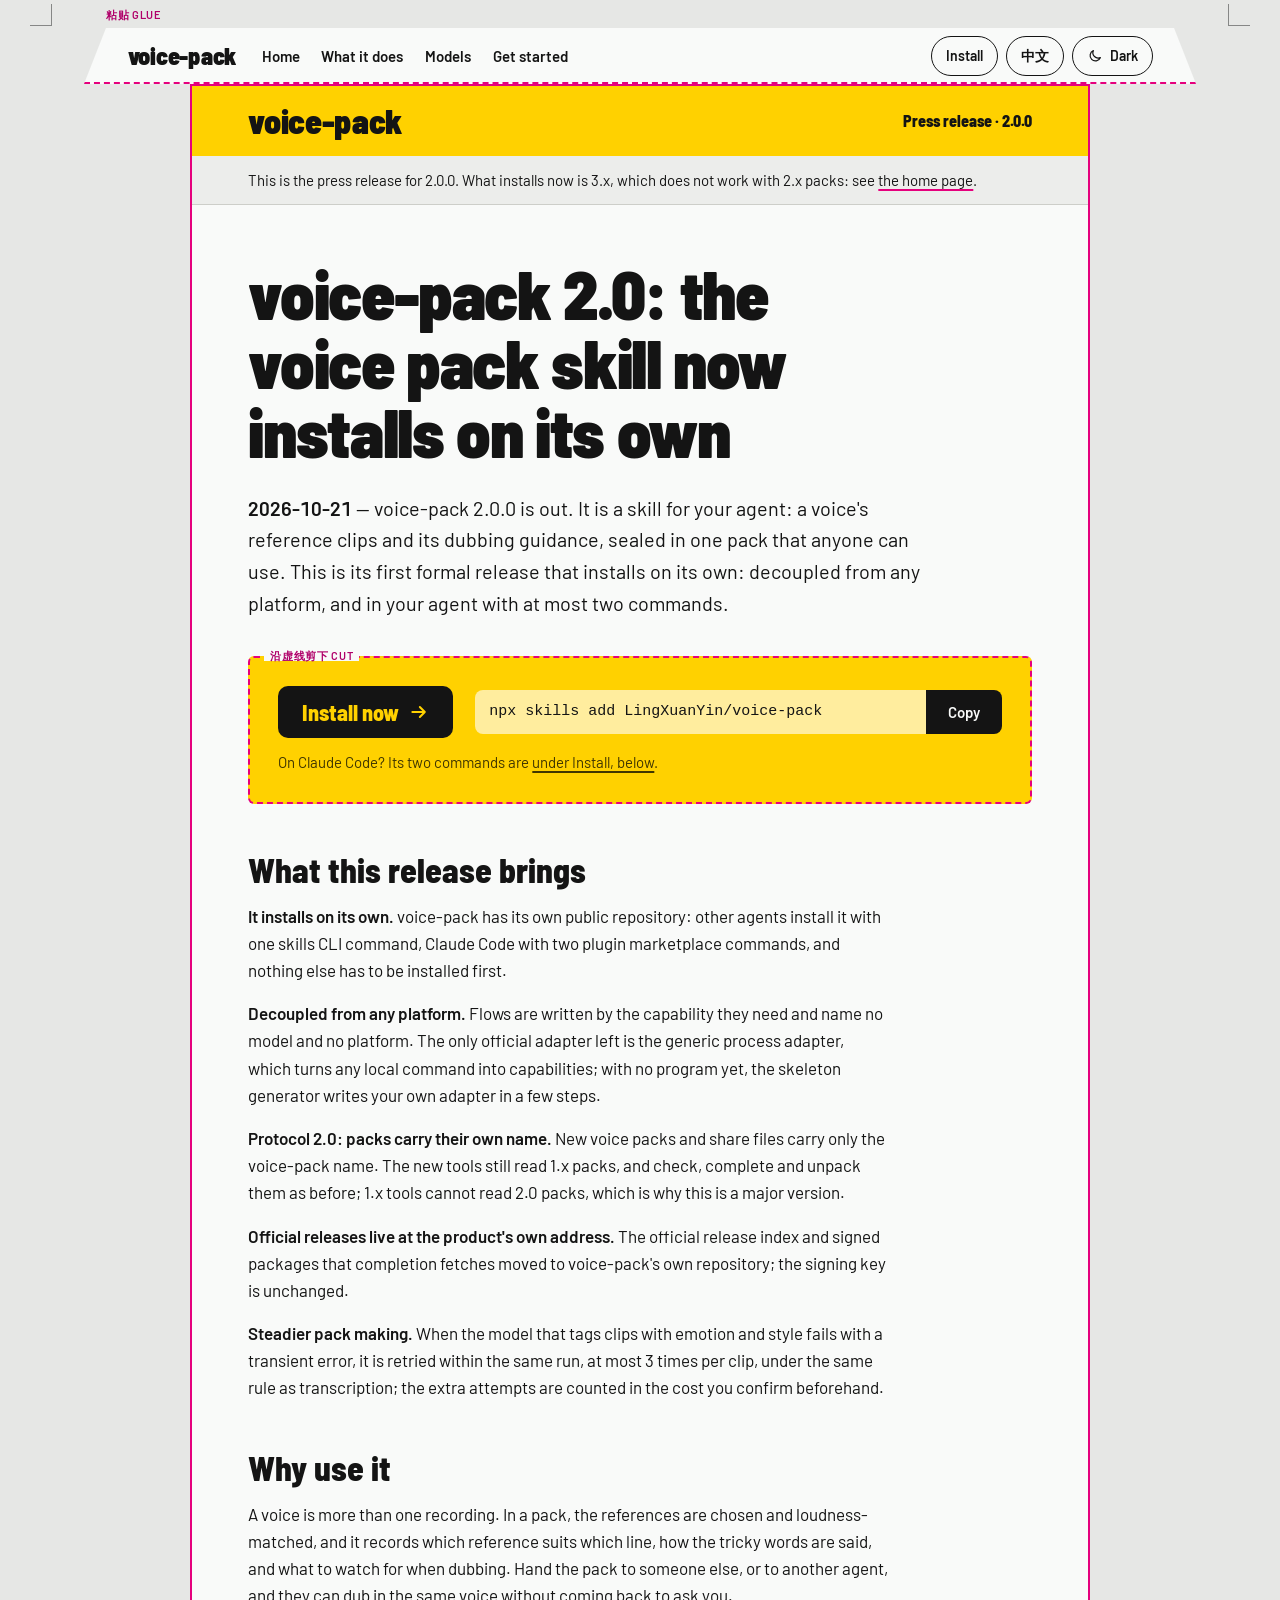
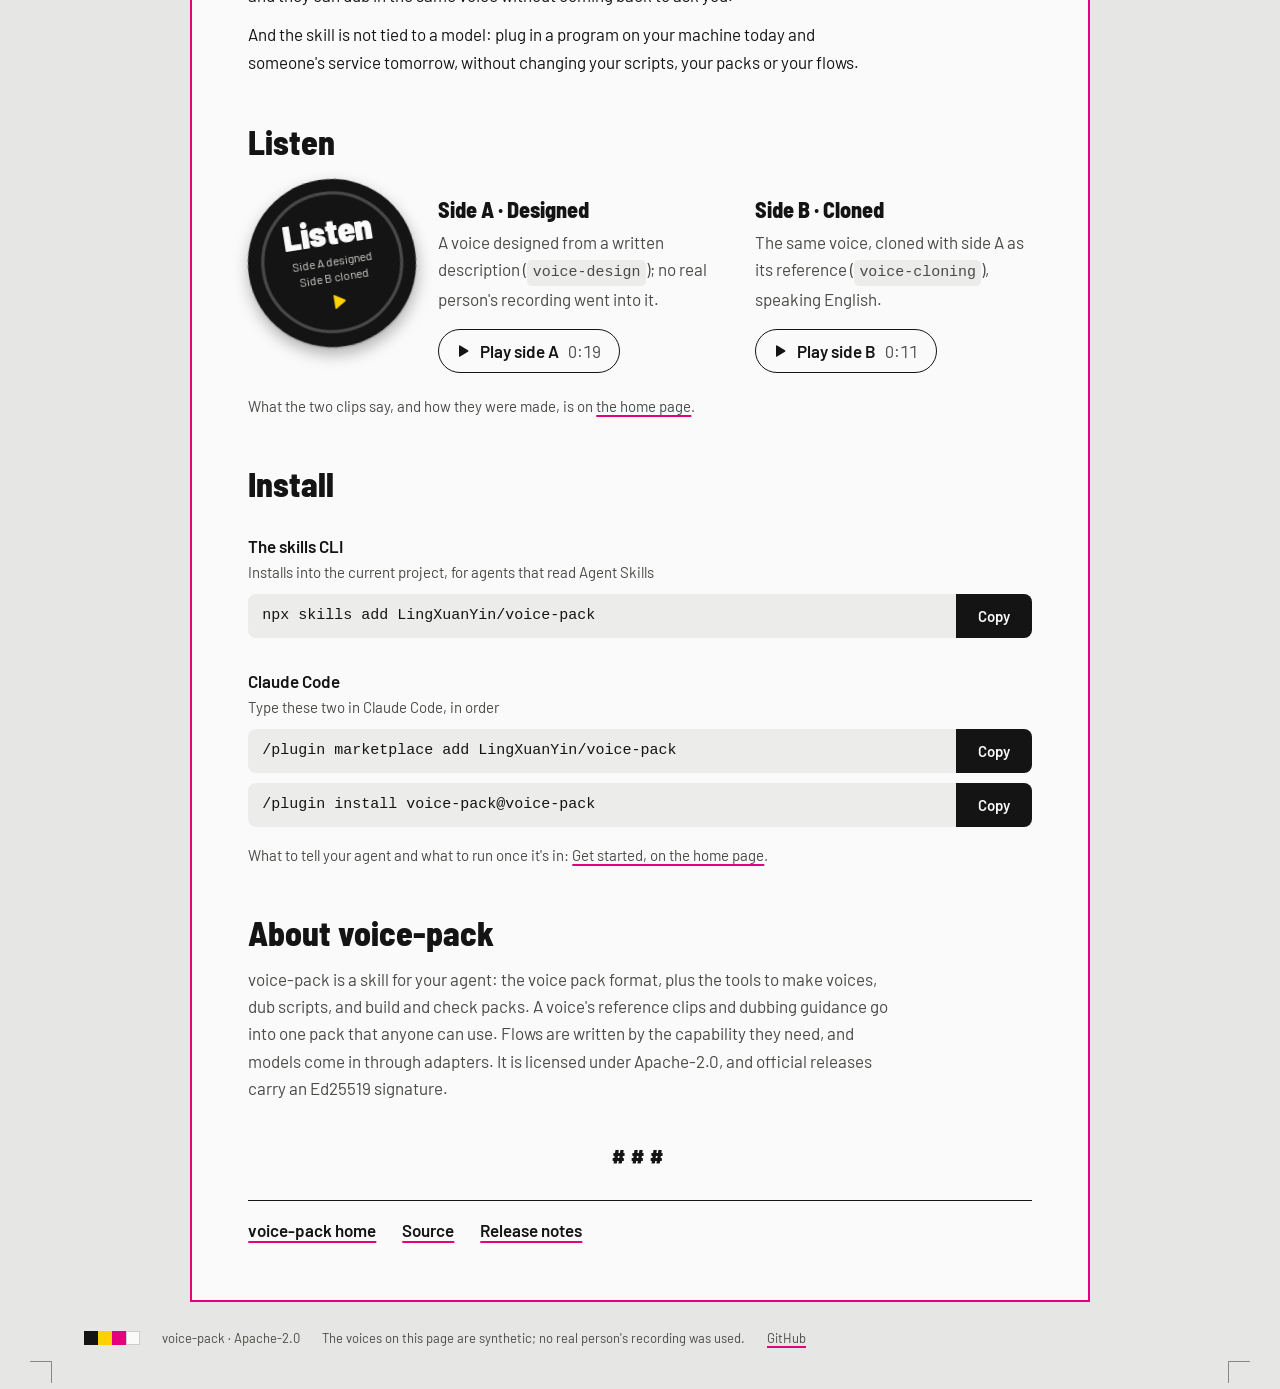
==== commit ef55c155: "Pages and releases for voice-pack 3.0.0" ====
--- a/2.0/index.html
+++ b/2.0/index.html
@@ -60,6 +60,7 @@
         <span class="wordmark">voice-pack</span>
         <span class="letterhead__kind"><span data-l="zh">新闻稿</span><span data-l="en">Press release</span> · 2.0.0</span>
       </div>
+      <p class="press__archived"><span data-l="zh">这是 2.0.0 发布时的新闻稿。现在装到的是 3.x，和 2.x 的包不兼容，见<a href="../#facts">首页</a>。</span><span data-l="en">This is the press release for 2.0.0. What installs now is 3.x, which does not work with 2.x packs: see <a href="../#facts">the home page</a>.</span></p>
       <div class="press__body">
         <h1 class="headline" id="headline"><span data-l="zh">voice-pack 2.0：<span class="nb">音色包 skill</span> <span class="nb">能单独装了</span></span><span data-l="en">voice-pack 2.0: the voice pack skill now installs on its own</span></h1>
         <p class="press__lead"><span data-l="zh"><b>2026-10-21</b>——voice-pack 2.0.0 发布。它是给 agent 用的 skill：一个声音的参考集和配音指引装成一个包，谁拿到都能用。这是它第一个能单独装的正式版：和任何平台都解耦，最多两条命令就装进你的 agent。</span><span data-l="en"><b>2026-10-21</b> — voice-pack 2.0.0 is out. It is a skill for your agent: a voice's reference clips and its dubbing guidance, sealed in one pack that anyone can use. This is its first formal release that installs on its own: decoupled from any platform, and in your agent with at most two commands.</span></p>
@@ -155,7 +156,7 @@
         <p class="contact">
           <a href="../"><span data-l="zh">voice-pack 首页</span><span data-l="en">voice-pack home</span></a>
           <a href="https://github.com/LingXuanYin/voice-pack"><span data-l="zh">源码</span><span data-l="en">Source</span></a>
-          <a href="https://github.com/LingXuanYin/voice-pack/blob/main/skills/voice-pack/CHANGELOG.md"><span data-l="zh">发布说明</span><span data-l="en">Release notes</span></a>
+          <a href="https://github.com/LingXuanYin/voice-pack/blob/v2.7.0/skills/voice-pack/CHANGELOG.md"><span data-l="zh">发布说明</span><span data-l="en">Release notes</span></a>
         </p>
       </div>
     </article>
--- a/assets/site.css
+++ b/assets/site.css
@@ -265,6 +265,8 @@
 .letterhead { display: flex; align-items: center; justify-content: space-between; gap: 16px; padding: 18px var(--pad); background: var(--spot); color: var(--on-spot); }
 .letterhead .wordmark { font-size: clamp(1.6rem, 1.2rem + 1.2vw, 2.1rem); }
 .letterhead__kind { font: 800 1rem/1.2 var(--font-display); text-align: right; }
+/* 信笺头下面一条：这是哪一版的稿子，现在装到的是什么 */
+.press__archived { padding: 12px var(--pad); background: var(--well); border-bottom: 1.5px solid var(--rule); font-size: 0.9375rem; }
 .press__body { padding: clamp(28px, 4.6vw, 54px) var(--pad) clamp(30px, 5vw, 56px); }
 .headline { font: 900 clamp(2.4rem, 1.4rem + 3.6vw, 4.25rem)/1.02 var(--font-display); letter-spacing: -0.02em; text-wrap: balance; max-width: 13em; }
 .press__lead { margin-top: clamp(18px, 2.4vw, 26px); max-width: 34em; font-size: clamp(1.0625rem, 1rem + 0.3vw, 1.25rem); }
